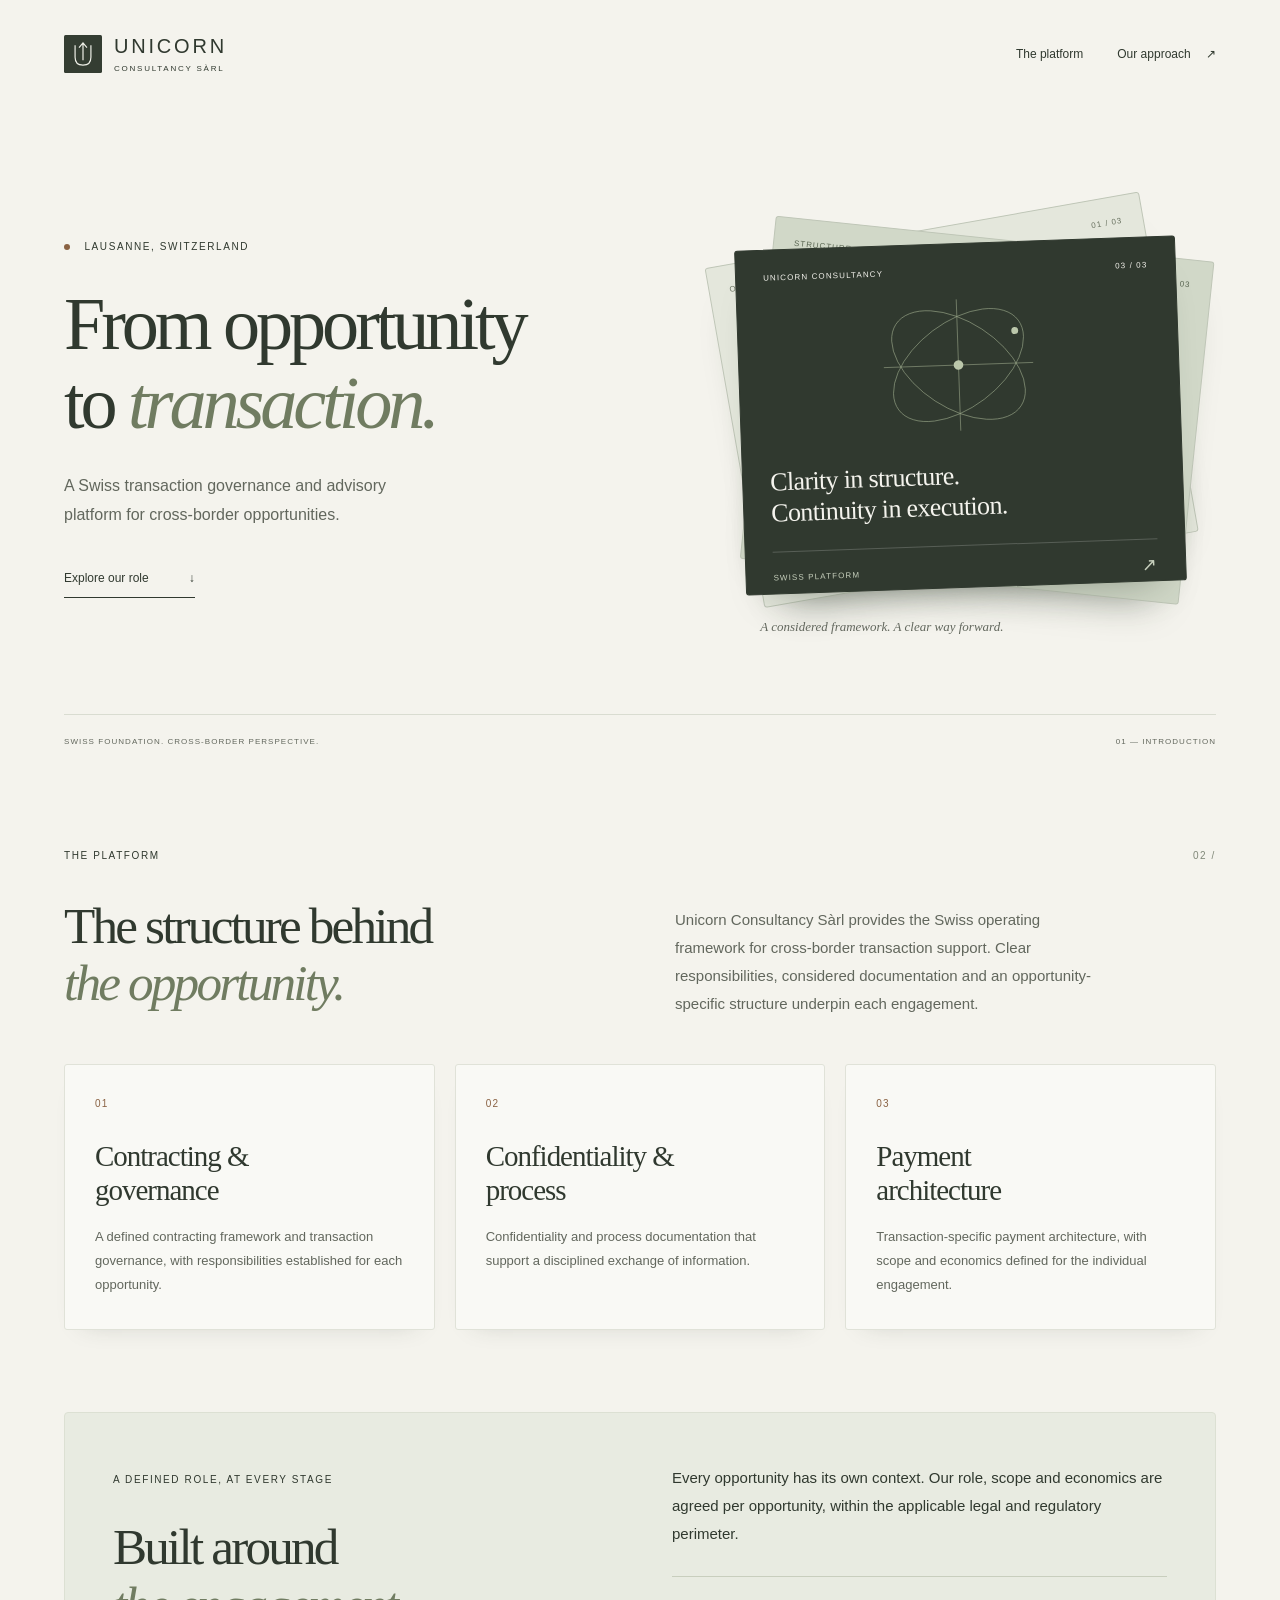
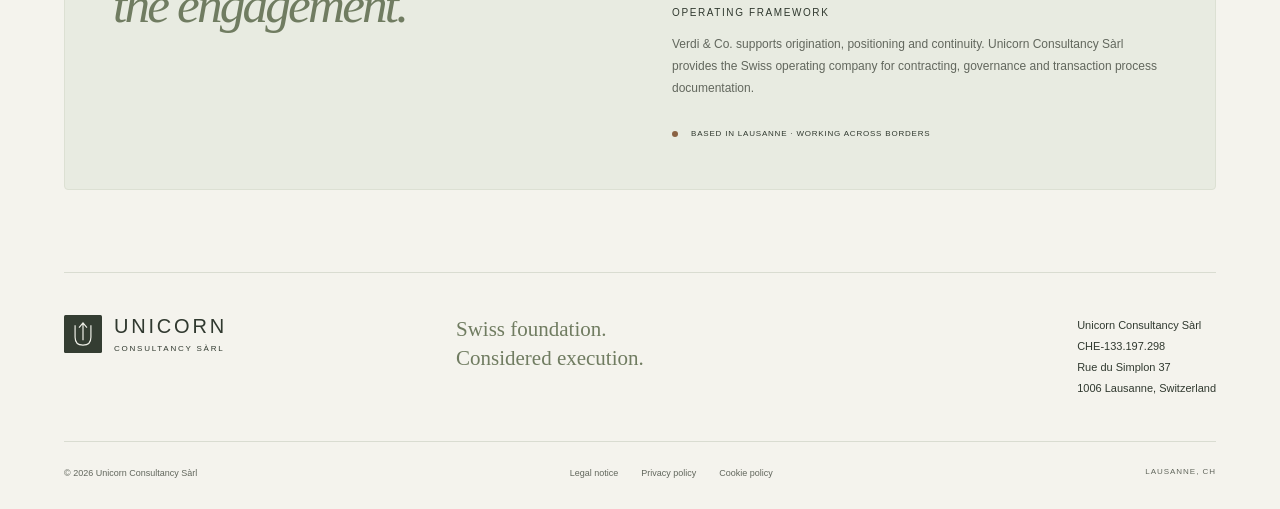
==== index.html @ 737daae9 "Build Unicorn Consultancy static advisory site" ====
<!doctype html>
<html lang="en">
<head>
  <meta charset="utf-8">
  <meta name="viewport" content="width=device-width, initial-scale=1">
  <meta name="description" content="Unicorn Consultancy Sàrl — a Swiss transaction governance and advisory platform supporting cross-border opportunities from Lausanne.">
  <meta name="theme-color" content="#343d32">
  <title>Unicorn Consultancy Sàrl — From opportunity to transaction</title>
  <link rel="icon" href="assets/mark.svg" type="image/svg+xml">
  <link rel="stylesheet" href="styles/main.css">
</head>
<body>
  <a class="skip-link" href="#main">Skip to content</a>
  <header class="site-header wrap">
    <a class="brand" href="./" aria-label="Unicorn Consultancy home"><img src="assets/mark.svg" width="38" height="38" alt=""><span>UNICORN<span class="brand-sub">CONSULTANCY SÀRL</span></span></a>
    <nav aria-label="Main navigation"><a href="#platform">The platform</a><a href="#approach">Our approach <span aria-hidden="true">↗</span></a></nav>
  </header>
  <main id="main">
    <section class="hero wrap" aria-labelledby="hero-title">
      <div class="hero-copy"><p class="eyebrow"><span class="status-dot"></span> LAUSANNE, SWITZERLAND</p><h1 id="hero-title">From opportunity<br>to <em>transaction.</em></h1><p class="hero-description">A Swiss transaction governance and advisory platform for cross-border opportunities.</p><a class="text-link" href="#platform">Explore our role <span aria-hidden="true">↓</span></a></div>
      <div class="presentation" aria-label="A considered path from opportunity through structure to execution">
        <div class="back-card" aria-hidden="true"><span>OPPORTUNITY</span><span>01 / 03</span></div>
        <div class="middle-card" aria-hidden="true"><span>STRUCTURE</span><span>02 / 03</span></div>
        <div class="front-card"><div class="card-top"><span>UNICORN CONSULTANCY</span><span>03 / 03</span></div><svg class="orbit" viewBox="0 0 300 240" fill="none" aria-hidden="true"><ellipse cx="150" cy="120" rx="108" ry="62" transform="rotate(-35 150 120)"/><ellipse cx="150" cy="120" rx="108" ry="62" transform="rotate(35 150 120)"/><path d="M42 120h216M150 25v190"/><circle cx="150" cy="120" r="7"/><circle cx="233" cy="73" r="5"/></svg><p>Clarity in structure.<br>Continuity in execution.</p><div class="card-bottom"><span>SWISS PLATFORM</span><span aria-hidden="true">↗</span></div></div>
        <span class="presentation-caption">A considered framework. A clear way forward.</span>
      </div>
      <div class="hero-bottom"><span>SWISS FOUNDATION. CROSS-BORDER PERSPECTIVE.</span><span>01 — INTRODUCTION</span></div>
    </section>
    <section id="platform" class="platform wrap" aria-labelledby="platform-title"><div class="section-heading"><p class="eyebrow">THE PLATFORM</p><p class="section-number">02 /</p></div><div class="platform-intro"><h2 id="platform-title">The structure behind<br><em>the opportunity.</em></h2><p>Unicorn Consultancy Sàrl provides the Swiss operating framework for cross-border transaction support. Clear responsibilities, considered documentation and an opportunity-specific structure underpin each engagement.</p></div><div class="role-grid"><article class="role-card"><span class="role-number">01</span><h3>Contracting &amp;<br> governance</h3><p>A defined contracting framework and transaction governance, with responsibilities established for each opportunity.</p></article><article class="role-card"><span class="role-number">02</span><h3>Confidentiality &amp;<br> process</h3><p>Confidentiality and process documentation that support a disciplined exchange of information.</p></article><article class="role-card"><span class="role-number">03</span><h3>Payment<br> architecture</h3><p>Transaction-specific payment architecture, with scope and economics defined for the individual engagement.</p></article></div></section>
    <section id="approach" class="approach wrap" aria-labelledby="approach-title"><div class="approach-card"><div><p class="eyebrow">A DEFINED ROLE, AT EVERY STAGE</p><h2 id="approach-title">Built around<br><em>the engagement.</em></h2></div><div class="approach-detail"><p>Every opportunity has its own context. Our role, scope and economics are agreed per opportunity, within the applicable legal and regulatory perimeter.</p><div class="relationship"><span class="eyebrow">OPERATING FRAMEWORK</span><p>Verdi &amp; Co. supports origination, positioning and continuity. Unicorn Consultancy Sàrl provides the Swiss operating company for contracting, governance and transaction process documentation.</p></div><span class="location"><span class="status-dot"></span> BASED IN LAUSANNE · WORKING ACROSS BORDERS</span></div></div></section>
  </main>
  <footer class="site-footer wrap"><div class="footer-top"><a class="brand" href="./"><img src="assets/mark.svg" width="38" height="38" alt=""><span>UNICORN<span class="brand-sub">CONSULTANCY SÀRL</span></span></a><p>Swiss foundation.<br>Considered execution.</p><address>Unicorn Consultancy Sàrl<br>CHE-133.197.298<br>Rue du Simplon 37<br>1006 Lausanne, Switzerland</address></div><div class="footer-bottom"><span>© 2026 Unicorn Consultancy Sàrl</span><nav aria-label="Legal navigation"><a href="legal-notice.html">Legal notice</a><a href="privacy-policy.html">Privacy policy</a><a href="cookie-policy.html">Cookie policy</a></nav><span>LAUSANNE, CH</span></div></footer>
</body>
</html>
---- styles/main.css ----
@charset "UTF-8";
:root{--paper:#f4f3ed;--ink:#30392f;--muted:#62675d;--line:#d9dcd1;--accent:#8a6243;--serif:Georgia,'Times New Roman',serif;--sans:Arial,Helvetica,sans-serif}
*{box-sizing:border-box}html{scroll-behavior:smooth;scroll-padding-top:36px}body{margin:0;background:var(--paper);color:var(--ink);font-family:var(--sans);-webkit-font-smoothing:antialiased}a{color:inherit;text-decoration:none}a:hover{text-decoration:underline;text-underline-offset:5px}a:focus-visible{outline:2px solid var(--accent);outline-offset:6px}::selection{background:#d5ddc8}.wrap{max-width:1320px;margin:0 auto;padding-left:64px;padding-right:64px}.skip-link{position:fixed;left:16px;top:-100px;background:var(--ink);color:white;padding:12px;z-index:10}.skip-link:focus{top:16px}.site-header{display:flex;align-items:center;justify-content:space-between;padding-top:35px;padding-bottom:30px}.brand{display:flex;align-items:center;gap:12px;font-size:20px;letter-spacing:.14em;font-weight:500}.brand-sub{display:block;font-size:8px;letter-spacing:.22em;margin-top:6px}.site-header nav{display:flex;gap:34px;font-size:12px}.site-header nav span{margin-left:12px}.hero{position:relative;display:grid;grid-template-columns:1.2fr 1fr;align-items:center;gap:38px;min-height:670px;padding-top:52px;padding-bottom:102px}.eyebrow,.section-number{font-size:10px;font-weight:500;letter-spacing:.16em;line-height:1.7}.status-dot{display:inline-block;width:6px;height:6px;border-radius:50%;background:var(--accent);margin-right:10px;vertical-align:middle}h1,h2{font-family:var(--serif);font-weight:400;letter-spacing:-.055em;margin:30px 0}h1{font-size:clamp(50px,5.8vw,79px);line-height:1.06}em{font-weight:400;color:#707c61}h2{font-size:clamp(38px,4vw,54px);line-height:1.12}.hero-description{max-width:365px;font-size:16px;line-height:1.8;color:var(--muted)}.text-link{display:inline-flex;gap:40px;margin-top:25px;border-bottom:1px solid var(--ink);padding-bottom:12px;font-size:12px}.presentation{position:relative;height:440px;margin-top:12px}.back-card,.middle-card,.front-card{position:absolute;border:1px solid #bfc6b7;border-radius:3px;width:87%;height:345px;left:6%;top:44px;box-shadow:0 26px 42px -28px #24322065}.back-card,.middle-card{display:flex;justify-content:space-between;font-size:8px;letter-spacing:.12em;padding:20px}.back-card{transform:rotate(-10deg) translate(-6px,-17px);background:#e4e7dc;color:#697260}.middle-card{transform:rotate(6deg) translate(16px,-7px);background:#d1d8c8;color:#5b6753}.front-card{background:var(--ink);color:#f4f3ed;padding:23px 27px;transform:rotate(-2deg);border-color:#30392f;transition:transform .5s ease,box-shadow .5s ease}.presentation:hover .front-card{transform:rotate(0deg) translateY(-8px);box-shadow:0 32px 50px -25px #24322075}.card-top,.card-bottom{display:flex;justify-content:space-between;align-items:center;font-size:8px;letter-spacing:.14em}.orbit{width:100%;height:166px;margin:6px 0;stroke:#a0ae8f;stroke-width:.8}.orbit circle{fill:#bbc7ab;stroke:none}.front-card p{font-family:var(--serif);font-size:26px;letter-spacing:-.025em;line-height:1.18;margin:3px 0 23px}.card-bottom{border-top:1px solid #ffffff30;padding-top:14px;color:#c7d0bd}.card-bottom span:last-child{font-size:18px}.presentation-caption{position:absolute;bottom:4px;left:10%;font-family:var(--serif);font-style:italic;font-size:13px;color:var(--muted)}.hero-bottom{position:absolute;bottom:27px;left:64px;right:64px;display:flex;justify-content:space-between;border-top:1px solid var(--line);padding-top:22px;font-size:8px;letter-spacing:.13em;color:var(--muted)}.platform{padding-top:64px;padding-bottom:72px}.section-heading{display:flex;justify-content:space-between}.section-number{color:#808879}.platform-intro{display:grid;grid-template-columns:1fr 1fr;gap:70px;align-items:center}.platform-intro h2{margin:23px 0 38px}.platform-intro>p{font-size:15px;line-height:1.85;color:var(--muted);max-width:430px}.role-grid{display:grid;grid-template-columns:repeat(3,1fr);gap:20px;margin-top:14px}.role-card{background:#f9f9f5;border:1px solid #e0e2d8;border-radius:3px;padding:28px 30px 32px;box-shadow:0 12px 24px -20px #30392f40}.role-number{font-size:10px;letter-spacing:.12em;color:var(--accent)}h3{font-family:var(--serif);font-size:29px;font-weight:400;letter-spacing:-.035em;line-height:1.18;margin:28px 0 18px}.role-card p{font-size:13px;line-height:1.85;color:var(--muted);margin:0}.approach{padding-top:10px;padding-bottom:82px}.approach-card{display:grid;grid-template-columns:1fr 1fr;gap:64px;background:#e8ebe1;border:1px solid #dce0d3;border-radius:4px;padding:48px}.approach-card h2{margin-bottom:10px}.approach-detail>p{font-size:15px;line-height:1.85;margin-top:3px}.relationship{border-top:1px solid #c8cebd;margin-top:28px;padding-top:25px}.relationship p{font-size:12px;line-height:1.85;color:var(--muted)}.location{display:block;font-size:8px;line-height:1.8;letter-spacing:.1em;margin-top:28px}.site-footer{padding-bottom:28px}.footer-top{display:grid;grid-template-columns:1fr 1fr 1fr;gap:24px;padding:42px 0;border-top:1px solid var(--line);align-items:start}.footer-top>p{font-family:var(--serif);font-size:21px;line-height:1.35;margin:0;color:#707c61}.footer-top address{font-style:normal;font-size:11px;line-height:1.9;justify-self:end}.footer-bottom{display:flex;justify-content:space-between;gap:20px;border-top:1px solid var(--line);padding-top:23px;font-size:9px;color:var(--muted);line-height:1.8}.footer-bottom nav{display:flex;gap:23px}.footer-bottom>span:last-child{font-size:8px;letter-spacing:.12em}.legal-main{max-width:900px;padding-top:65px;padding-bottom:80px;min-height:65vh}.legal-main h1{font-size:58px}.legal-main h2{font-family:var(--sans);font-size:17px;font-weight:500;letter-spacing:0;margin:32px 0 12px}.legal-main p,.legal-main address{font-size:15px;line-height:1.9;color:var(--muted);font-style:normal}.legal-main a{text-decoration:underline;text-underline-offset:4px}.legal-main .eyebrow{font-size:10px}.legal-main .back-link{display:inline-block;font-size:12px;margin-bottom:18px}
@media(min-width:1450px){.hero{min-height:710px}}@media(max-width:1000px){.wrap{padding-left:36px;padding-right:36px}.hero{gap:20px;min-height:620px}.hero-bottom{left:36px;right:36px}.front-card{padding:20px}.front-card p{font-size:24px}.platform-intro{gap:35px}.role-card{padding:24px}.approach-card{gap:35px;padding:35px}.brand{font-size:17px}.footer-bottom{flex-wrap:wrap}}@media(max-width:700px){.wrap{padding-left:24px;padding-right:24px}.site-header{padding-top:25px}.site-header nav{gap:18px;font-size:10px}.site-header nav a:first-child{display:none}.brand{font-size:16px;gap:9px}.brand img{width:30px;height:30px}.brand-sub{font-size:7px}.hero{display:block;padding-top:38px;padding-bottom:78px}.hero-copy h1{font-size:clamp(45px,10.5vw,68px)}.hero-description{font-size:15px;max-width:330px}.presentation{height:410px;max-width:400px;margin:36px auto 8px}.back-card,.middle-card,.front-card{height:320px;width:84%;left:8%}.orbit{height:148px}.presentation-caption{bottom:12px;font-size:12px}.hero-bottom{left:24px;right:24px;font-size:7px}.hero-bottom span:last-child{display:none}.platform{padding-top:38px;padding-bottom:44px}.platform-intro{display:block}.platform-intro h2{margin-bottom:24px}.platform-intro>p{margin-bottom:30px}.role-grid{grid-template-columns:1fr;gap:14px}.role-card{padding:24px 26px}.role-card h3{margin-top:19px}.role-card h3 br{display:none}.approach{padding-bottom:48px}.approach-card{grid-template-columns:1fr;gap:26px;padding:26px}.approach-card h2{font-size:40px}.footer-top{grid-template-columns:1fr 1fr;row-gap:28px;padding:32px 0}.footer-top>p{font-size:18px;text-align:right}.footer-top address{justify-self:start;grid-column:1/-1}.footer-bottom{display:block;font-size:10px}.footer-bottom nav{margin:18px 0;gap:18px;flex-wrap:wrap}.footer-bottom>span:last-child{display:none}.legal-main{padding-top:40px}.legal-main h1{font-size:43px}}
@media(prefers-reduced-motion:reduce){html{scroll-behavior:auto}.front-card{transition:none}.presentation:hover .front-card{transform:rotate(-2deg)}}
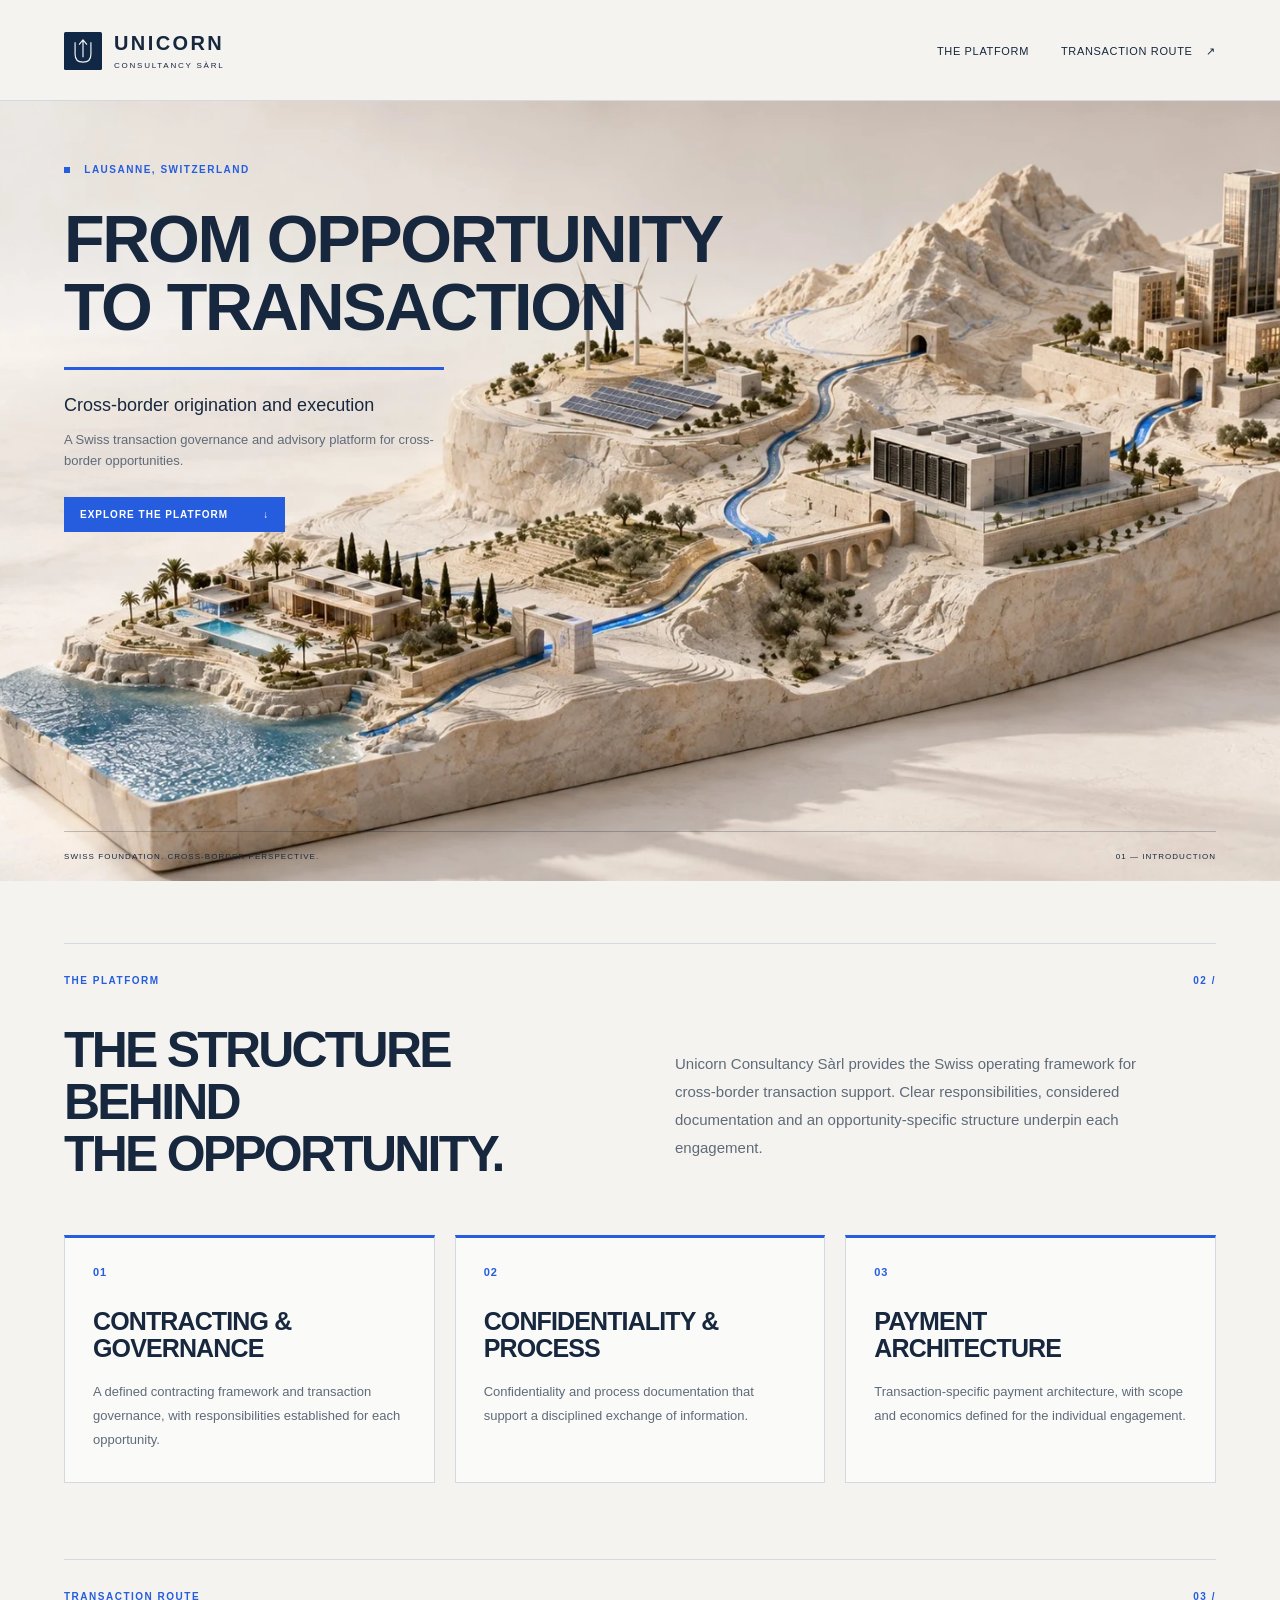
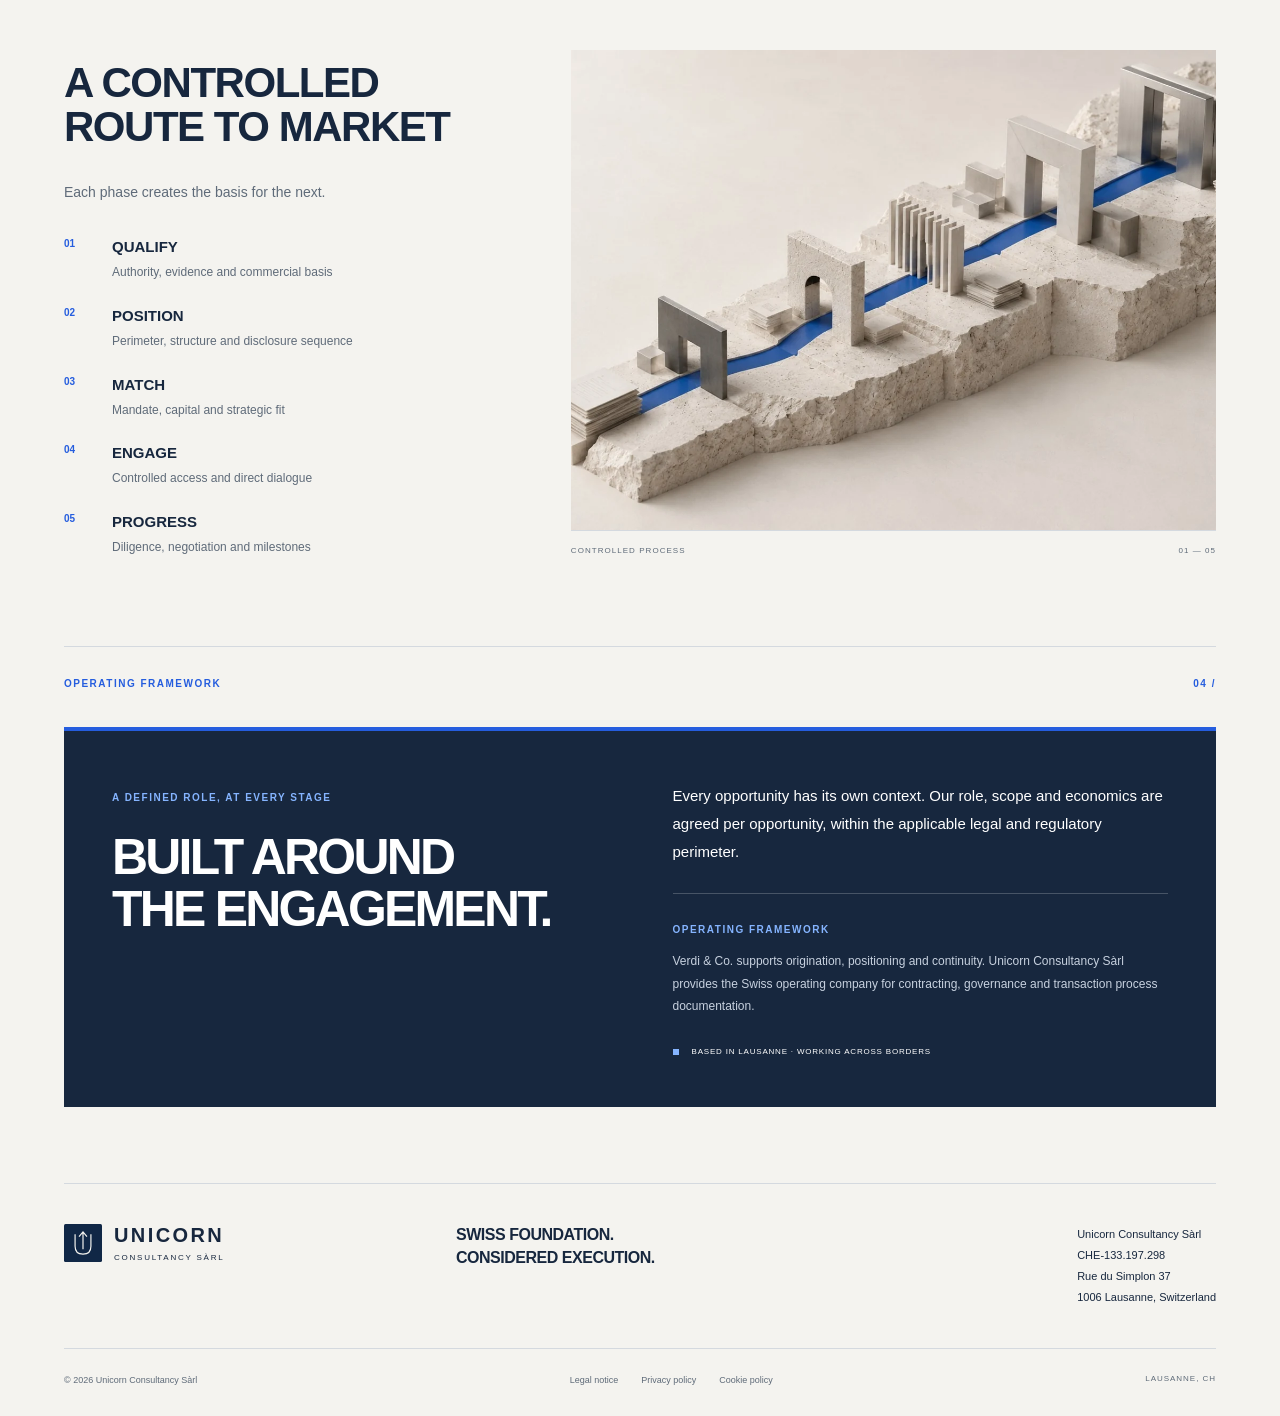
==== commit d0c481f8: "Align Unicorn site with partner presentation visuals" ====
--- a/index.html
+++ b/index.html
@@ -4,7 +4,7 @@
   <meta charset="utf-8">
   <meta name="viewport" content="width=device-width, initial-scale=1">
   <meta name="description" content="Unicorn Consultancy Sàrl — a Swiss transaction governance and advisory platform supporting cross-border opportunities from Lausanne.">
-  <meta name="theme-color" content="#343d32">
+  <meta name="theme-color" content="#102746">
   <title>Unicorn Consultancy Sàrl — From opportunity to transaction</title>
   <link rel="icon" href="assets/mark.svg" type="image/svg+xml">
   <link rel="stylesheet" href="styles/main.css">
@@ -13,21 +13,20 @@
   <a class="skip-link" href="#main">Skip to content</a>
   <header class="site-header wrap">
     <a class="brand" href="./" aria-label="Unicorn Consultancy home"><img src="assets/mark.svg" width="38" height="38" alt=""><span>UNICORN<span class="brand-sub">CONSULTANCY SÀRL</span></span></a>
-    <nav aria-label="Main navigation"><a href="#platform">The platform</a><a href="#approach">Our approach <span aria-hidden="true">↗</span></a></nav>
+    <nav aria-label="Main navigation"><a href="#platform">The platform</a><a href="#route">Transaction route <span aria-hidden="true">↗</span></a></nav>
   </header>
   <main id="main">
     <section class="hero wrap" aria-labelledby="hero-title">
-      <div class="hero-copy"><p class="eyebrow"><span class="status-dot"></span> LAUSANNE, SWITZERLAND</p><h1 id="hero-title">From opportunity<br>to <em>transaction.</em></h1><p class="hero-description">A Swiss transaction governance and advisory platform for cross-border opportunities.</p><a class="text-link" href="#platform">Explore our role <span aria-hidden="true">↓</span></a></div>
-      <div class="presentation" aria-label="A considered path from opportunity through structure to execution">
-        <div class="back-card" aria-hidden="true"><span>OPPORTUNITY</span><span>01 / 03</span></div>
-        <div class="middle-card" aria-hidden="true"><span>STRUCTURE</span><span>02 / 03</span></div>
-        <div class="front-card"><div class="card-top"><span>UNICORN CONSULTANCY</span><span>03 / 03</span></div><svg class="orbit" viewBox="0 0 300 240" fill="none" aria-hidden="true"><ellipse cx="150" cy="120" rx="108" ry="62" transform="rotate(-35 150 120)"/><ellipse cx="150" cy="120" rx="108" ry="62" transform="rotate(35 150 120)"/><path d="M42 120h216M150 25v190"/><circle cx="150" cy="120" r="7"/><circle cx="233" cy="73" r="5"/></svg><p>Clarity in structure.<br>Continuity in execution.</p><div class="card-bottom"><span>SWISS PLATFORM</span><span aria-hidden="true">↗</span></div></div>
-        <span class="presentation-caption">A considered framework. A clear way forward.</span>
-      </div>
+      <div class="hero-copy"><p class="eyebrow"><span class="status-dot"></span> LAUSANNE, SWITZERLAND</p><h1 id="hero-title">From opportunity<br>to transaction</h1><div class="hero-rule" aria-hidden="true"></div><p class="hero-kicker">Cross-border origination and execution</p><p class="hero-description">A Swiss transaction governance and advisory platform for cross-border opportunities.</p><a class="text-link" href="#platform">Explore the platform <span aria-hidden="true">↓</span></a></div>
+      <figure class="hero-visual"><img src="assets/deck/hero-terrain.webp" width="1600" height="900" fetchpriority="high" alt="Carved stone terrain connecting renewable energy, digital infrastructure and hospitality through a vivid blue route."></figure>
       <div class="hero-bottom"><span>SWISS FOUNDATION. CROSS-BORDER PERSPECTIVE.</span><span>01 — INTRODUCTION</span></div>
     </section>
     <section id="platform" class="platform wrap" aria-labelledby="platform-title"><div class="section-heading"><p class="eyebrow">THE PLATFORM</p><p class="section-number">02 /</p></div><div class="platform-intro"><h2 id="platform-title">The structure behind<br><em>the opportunity.</em></h2><p>Unicorn Consultancy Sàrl provides the Swiss operating framework for cross-border transaction support. Clear responsibilities, considered documentation and an opportunity-specific structure underpin each engagement.</p></div><div class="role-grid"><article class="role-card"><span class="role-number">01</span><h3>Contracting &amp;<br> governance</h3><p>A defined contracting framework and transaction governance, with responsibilities established for each opportunity.</p></article><article class="role-card"><span class="role-number">02</span><h3>Confidentiality &amp;<br> process</h3><p>Confidentiality and process documentation that support a disciplined exchange of information.</p></article><article class="role-card"><span class="role-number">03</span><h3>Payment<br> architecture</h3><p>Transaction-specific payment architecture, with scope and economics defined for the individual engagement.</p></article></div></section>
-    <section id="approach" class="approach wrap" aria-labelledby="approach-title"><div class="approach-card"><div><p class="eyebrow">A DEFINED ROLE, AT EVERY STAGE</p><h2 id="approach-title">Built around<br><em>the engagement.</em></h2></div><div class="approach-detail"><p>Every opportunity has its own context. Our role, scope and economics are agreed per opportunity, within the applicable legal and regulatory perimeter.</p><div class="relationship"><span class="eyebrow">OPERATING FRAMEWORK</span><p>Verdi &amp; Co. supports origination, positioning and continuity. Unicorn Consultancy Sàrl provides the Swiss operating company for contracting, governance and transaction process documentation.</p></div><span class="location"><span class="status-dot"></span> BASED IN LAUSANNE · WORKING ACROSS BORDERS</span></div></div></section>
+    <section id="route" class="route wrap" aria-labelledby="route-title">
+      <div class="section-heading"><p class="eyebrow">TRANSACTION ROUTE</p><p class="section-number">03 /</p></div>
+      <div class="route-layout"><div class="route-copy"><h2 id="route-title">A controlled<br>route to market</h2><p>Each phase creates the basis for the next.</p><ol class="route-stages"><li><span>01</span><div><strong>QUALIFY</strong><p>Authority, evidence and commercial basis</p></div></li><li><span>02</span><div><strong>POSITION</strong><p>Perimeter, structure and disclosure sequence</p></div></li><li><span>03</span><div><strong>MATCH</strong><p>Mandate, capital and strategic fit</p></div></li><li><span>04</span><div><strong>ENGAGE</strong><p>Controlled access and direct dialogue</p></div></li><li><span>05</span><div><strong>PROGRESS</strong><p>Diligence, negotiation and milestones</p></div></li></ol></div><figure class="route-visual"><img src="assets/deck/transaction-route.webp" width="1600" height="900" loading="lazy" alt="Five stone gateways along a continuous blue transaction route."><figcaption class="image-meta"><span>CONTROLLED PROCESS</span><span>01 — 05</span></figcaption></figure></div>
+    </section>
+    <section id="approach" class="approach wrap" aria-labelledby="approach-title"><div class="section-heading"><p class="eyebrow">OPERATING FRAMEWORK</p><p class="section-number">04 /</p></div><div class="approach-card"><div><p class="eyebrow">A DEFINED ROLE, AT EVERY STAGE</p><h2 id="approach-title">Built around<br><em>the engagement.</em></h2></div><div class="approach-detail"><p>Every opportunity has its own context. Our role, scope and economics are agreed per opportunity, within the applicable legal and regulatory perimeter.</p><div class="relationship"><span class="eyebrow">OPERATING FRAMEWORK</span><p>Verdi &amp; Co. supports origination, positioning and continuity. Unicorn Consultancy Sàrl provides the Swiss operating company for contracting, governance and transaction process documentation.</p></div><span class="location"><span class="status-dot"></span> BASED IN LAUSANNE · WORKING ACROSS BORDERS</span></div></div></section>
   </main>
   <footer class="site-footer wrap"><div class="footer-top"><a class="brand" href="./"><img src="assets/mark.svg" width="38" height="38" alt=""><span>UNICORN<span class="brand-sub">CONSULTANCY SÀRL</span></span></a><p>Swiss foundation.<br>Considered execution.</p><address>Unicorn Consultancy Sàrl<br>CHE-133.197.298<br>Rue du Simplon 37<br>1006 Lausanne, Switzerland</address></div><div class="footer-bottom"><span>© 2026 Unicorn Consultancy Sàrl</span><nav aria-label="Legal navigation"><a href="legal-notice.html">Legal notice</a><a href="privacy-policy.html">Privacy policy</a><a href="cookie-policy.html">Cookie policy</a></nav><span>LAUSANNE, CH</span></div></footer>
 </body>
--- a/styles/main.css
+++ b/styles/main.css
@@ -1,5 +1,9 @@
 @charset "UTF-8";
-:root{--paper:#f4f3ed;--ink:#30392f;--muted:#62675d;--line:#d9dcd1;--accent:#8a6243;--serif:Georgia,'Times New Roman',serif;--sans:Arial,Helvetica,sans-serif}
-*{box-sizing:border-box}html{scroll-behavior:smooth;scroll-padding-top:36px}body{margin:0;background:var(--paper);color:var(--ink);font-family:var(--sans);-webkit-font-smoothing:antialiased}a{color:inherit;text-decoration:none}a:hover{text-decoration:underline;text-underline-offset:5px}a:focus-visible{outline:2px solid var(--accent);outline-offset:6px}::selection{background:#d5ddc8}.wrap{max-width:1320px;margin:0 auto;padding-left:64px;padding-right:64px}.skip-link{position:fixed;left:16px;top:-100px;background:var(--ink);color:white;padding:12px;z-index:10}.skip-link:focus{top:16px}.site-header{display:flex;align-items:center;justify-content:space-between;padding-top:35px;padding-bottom:30px}.brand{display:flex;align-items:center;gap:12px;font-size:20px;letter-spacing:.14em;font-weight:500}.brand-sub{display:block;font-size:8px;letter-spacing:.22em;margin-top:6px}.site-header nav{display:flex;gap:34px;font-size:12px}.site-header nav span{margin-left:12px}.hero{position:relative;display:grid;grid-template-columns:1.2fr 1fr;align-items:center;gap:38px;min-height:670px;padding-top:52px;padding-bottom:102px}.eyebrow,.section-number{font-size:10px;font-weight:500;letter-spacing:.16em;line-height:1.7}.status-dot{display:inline-block;width:6px;height:6px;border-radius:50%;background:var(--accent);margin-right:10px;vertical-align:middle}h1,h2{font-family:var(--serif);font-weight:400;letter-spacing:-.055em;margin:30px 0}h1{font-size:clamp(50px,5.8vw,79px);line-height:1.06}em{font-weight:400;color:#707c61}h2{font-size:clamp(38px,4vw,54px);line-height:1.12}.hero-description{max-width:365px;font-size:16px;line-height:1.8;color:var(--muted)}.text-link{display:inline-flex;gap:40px;margin-top:25px;border-bottom:1px solid var(--ink);padding-bottom:12px;font-size:12px}.presentation{position:relative;height:440px;margin-top:12px}.back-card,.middle-card,.front-card{position:absolute;border:1px solid #bfc6b7;border-radius:3px;width:87%;height:345px;left:6%;top:44px;box-shadow:0 26px 42px -28px #24322065}.back-card,.middle-card{display:flex;justify-content:space-between;font-size:8px;letter-spacing:.12em;padding:20px}.back-card{transform:rotate(-10deg) translate(-6px,-17px);background:#e4e7dc;color:#697260}.middle-card{transform:rotate(6deg) translate(16px,-7px);background:#d1d8c8;color:#5b6753}.front-card{background:var(--ink);color:#f4f3ed;padding:23px 27px;transform:rotate(-2deg);border-color:#30392f;transition:transform .5s ease,box-shadow .5s ease}.presentation:hover .front-card{transform:rotate(0deg) translateY(-8px);box-shadow:0 32px 50px -25px #24322075}.card-top,.card-bottom{display:flex;justify-content:space-between;align-items:center;font-size:8px;letter-spacing:.14em}.orbit{width:100%;height:166px;margin:6px 0;stroke:#a0ae8f;stroke-width:.8}.orbit circle{fill:#bbc7ab;stroke:none}.front-card p{font-family:var(--serif);font-size:26px;letter-spacing:-.025em;line-height:1.18;margin:3px 0 23px}.card-bottom{border-top:1px solid #ffffff30;padding-top:14px;color:#c7d0bd}.card-bottom span:last-child{font-size:18px}.presentation-caption{position:absolute;bottom:4px;left:10%;font-family:var(--serif);font-style:italic;font-size:13px;color:var(--muted)}.hero-bottom{position:absolute;bottom:27px;left:64px;right:64px;display:flex;justify-content:space-between;border-top:1px solid var(--line);padding-top:22px;font-size:8px;letter-spacing:.13em;color:var(--muted)}.platform{padding-top:64px;padding-bottom:72px}.section-heading{display:flex;justify-content:space-between}.section-number{color:#808879}.platform-intro{display:grid;grid-template-columns:1fr 1fr;gap:70px;align-items:center}.platform-intro h2{margin:23px 0 38px}.platform-intro>p{font-size:15px;line-height:1.85;color:var(--muted);max-width:430px}.role-grid{display:grid;grid-template-columns:repeat(3,1fr);gap:20px;margin-top:14px}.role-card{background:#f9f9f5;border:1px solid #e0e2d8;border-radius:3px;padding:28px 30px 32px;box-shadow:0 12px 24px -20px #30392f40}.role-number{font-size:10px;letter-spacing:.12em;color:var(--accent)}h3{font-family:var(--serif);font-size:29px;font-weight:400;letter-spacing:-.035em;line-height:1.18;margin:28px 0 18px}.role-card p{font-size:13px;line-height:1.85;color:var(--muted);margin:0}.approach{padding-top:10px;padding-bottom:82px}.approach-card{display:grid;grid-template-columns:1fr 1fr;gap:64px;background:#e8ebe1;border:1px solid #dce0d3;border-radius:4px;padding:48px}.approach-card h2{margin-bottom:10px}.approach-detail>p{font-size:15px;line-height:1.85;margin-top:3px}.relationship{border-top:1px solid #c8cebd;margin-top:28px;padding-top:25px}.relationship p{font-size:12px;line-height:1.85;color:var(--muted)}.location{display:block;font-size:8px;line-height:1.8;letter-spacing:.1em;margin-top:28px}.site-footer{padding-bottom:28px}.footer-top{display:grid;grid-template-columns:1fr 1fr 1fr;gap:24px;padding:42px 0;border-top:1px solid var(--line);align-items:start}.footer-top>p{font-family:var(--serif);font-size:21px;line-height:1.35;margin:0;color:#707c61}.footer-top address{font-style:normal;font-size:11px;line-height:1.9;justify-self:end}.footer-bottom{display:flex;justify-content:space-between;gap:20px;border-top:1px solid var(--line);padding-top:23px;font-size:9px;color:var(--muted);line-height:1.8}.footer-bottom nav{display:flex;gap:23px}.footer-bottom>span:last-child{font-size:8px;letter-spacing:.12em}.legal-main{max-width:900px;padding-top:65px;padding-bottom:80px;min-height:65vh}.legal-main h1{font-size:58px}.legal-main h2{font-family:var(--sans);font-size:17px;font-weight:500;letter-spacing:0;margin:32px 0 12px}.legal-main p,.legal-main address{font-size:15px;line-height:1.9;color:var(--muted);font-style:normal}.legal-main a{text-decoration:underline;text-underline-offset:4px}.legal-main .eyebrow{font-size:10px}.legal-main .back-link{display:inline-block;font-size:12px;margin-bottom:18px}
-@media(min-width:1450px){.hero{min-height:710px}}@media(max-width:1000px){.wrap{padding-left:36px;padding-right:36px}.hero{gap:20px;min-height:620px}.hero-bottom{left:36px;right:36px}.front-card{padding:20px}.front-card p{font-size:24px}.platform-intro{gap:35px}.role-card{padding:24px}.approach-card{gap:35px;padding:35px}.brand{font-size:17px}.footer-bottom{flex-wrap:wrap}}@media(max-width:700px){.wrap{padding-left:24px;padding-right:24px}.site-header{padding-top:25px}.site-header nav{gap:18px;font-size:10px}.site-header nav a:first-child{display:none}.brand{font-size:16px;gap:9px}.brand img{width:30px;height:30px}.brand-sub{font-size:7px}.hero{display:block;padding-top:38px;padding-bottom:78px}.hero-copy h1{font-size:clamp(45px,10.5vw,68px)}.hero-description{font-size:15px;max-width:330px}.presentation{height:410px;max-width:400px;margin:36px auto 8px}.back-card,.middle-card,.front-card{height:320px;width:84%;left:8%}.orbit{height:148px}.presentation-caption{bottom:12px;font-size:12px}.hero-bottom{left:24px;right:24px;font-size:7px}.hero-bottom span:last-child{display:none}.platform{padding-top:38px;padding-bottom:44px}.platform-intro{display:block}.platform-intro h2{margin-bottom:24px}.platform-intro>p{margin-bottom:30px}.role-grid{grid-template-columns:1fr;gap:14px}.role-card{padding:24px 26px}.role-card h3{margin-top:19px}.role-card h3 br{display:none}.approach{padding-bottom:48px}.approach-card{grid-template-columns:1fr;gap:26px;padding:26px}.approach-card h2{font-size:40px}.footer-top{grid-template-columns:1fr 1fr;row-gap:28px;padding:32px 0}.footer-top>p{font-size:18px;text-align:right}.footer-top address{justify-self:start;grid-column:1/-1}.footer-bottom{display:block;font-size:10px}.footer-bottom nav{margin:18px 0;gap:18px;flex-wrap:wrap}.footer-bottom>span:last-child{display:none}.legal-main{padding-top:40px}.legal-main h1{font-size:43px}}
-@media(prefers-reduced-motion:reduce){html{scroll-behavior:auto}.front-card{transition:none}.presentation:hover .front-card{transform:rotate(-2deg)}}
+:root{--paper:#f4f3ef;--ink:#17273e;--muted:#5f6b79;--line:#d4d9df;--accent:#255dde;--sans:Arial,Helvetica,sans-serif;--heading:'Arial Narrow','Helvetica Neue',Arial,sans-serif}
+*{box-sizing:border-box}html{scroll-behavior:smooth;scroll-padding-top:32px}body{margin:0;background:var(--paper);color:var(--ink);font-family:var(--sans);-webkit-font-smoothing:antialiased}a{color:inherit;text-decoration:none}a:hover{color:var(--accent)}a:focus-visible{outline:2px solid var(--accent);outline-offset:6px}::selection{background:#0062ff;color:#fff}.wrap{max-width:1440px;margin:auto;padding-left:64px;padding-right:64px}.skip-link{position:fixed;top:-100px;left:16px;padding:12px;background:var(--ink);color:#fff;z-index:10}.skip-link:focus{top:16px}.site-header{display:flex;justify-content:space-between;align-items:center;padding-top:32px;padding-bottom:30px;border-bottom:1px solid var(--line)}.brand{display:flex;align-items:center;gap:12px;font-size:20px;font-weight:700;letter-spacing:.12em}.brand-sub{display:block;font-size:8px;font-weight:500;letter-spacing:.22em;margin-top:6px}.site-header nav{display:flex;gap:32px;font-size:11px;text-transform:uppercase;letter-spacing:.06em}.site-header nav span{margin-left:10px}.hero{position:relative;display:grid;grid-template-columns:1.12fr 1fr;align-items:center;gap:16px;min-height:720px;padding-top:54px;padding-bottom:104px}.eyebrow,.section-number{font-size:10px;font-weight:700;letter-spacing:.15em;line-height:1.7;color:var(--accent)}.status-dot{display:inline-block;width:6px;height:6px;background:var(--accent);margin-right:10px;vertical-align:middle}h1,h2,h3{font-family:var(--heading);font-weight:800;text-transform:uppercase;font-stretch:condensed;letter-spacing:-.055em}h1{font-size:clamp(52px,5.7vw,82px);line-height:.98;margin:28px 0 25px}h2{font-size:clamp(34px,3.9vw,54px);line-height:1.04;margin:26px 0 32px}h3{font-size:25px;line-height:1.08;margin:28px 0 18px;letter-spacing:-.035em}em{font-style:normal;font-weight:inherit;color:inherit}.hero-rule{height:4px;width:125px;background:var(--accent);margin:25px 0}.hero-kicker{font-size:11px;font-weight:700;letter-spacing:.12em;text-transform:uppercase}.hero-description{font-size:16px;line-height:1.7;max-width:380px;color:var(--muted)}.text-link{display:inline-flex;align-items:center;justify-content:space-between;gap:35px;background:var(--accent);color:#fff;padding:16px 20px;margin-top:24px;font-size:10px;font-weight:700;letter-spacing:.1em;text-transform:uppercase}.text-link:hover{background:var(--ink);color:#fff}.hero-visual{margin:0;min-width:0;position:relative;min-height:480px}.hero-visual img{display:block;width:100%;height:480px;object-fit:contain}.image-meta{display:flex;justify-content:space-between;padding-top:15px;border-top:1px solid var(--line);font-size:8px;letter-spacing:.13em;color:var(--muted)}.hero-bottom{position:absolute;bottom:28px;left:64px;right:64px;display:flex;justify-content:space-between;border-top:1px solid var(--line);padding-top:20px;font-size:8px;letter-spacing:.13em;color:var(--muted)}.platform{padding-top:62px;padding-bottom:76px}.section-heading{display:flex;justify-content:space-between;border-top:1px solid var(--line);padding-top:18px}.platform-intro{display:grid;grid-template-columns:1fr 1fr;gap:70px;align-items:center}.platform-intro>p{font-size:15px;line-height:1.85;max-width:470px;color:var(--muted)}.role-grid{display:grid;grid-template-columns:repeat(3,1fr);gap:20px;margin-top:22px}.role-card{padding:24px 28px 30px;border:1px solid var(--line);border-top:3px solid var(--accent);background:#fafaf8}.role-number{font-size:11px;color:var(--accent);font-weight:700;letter-spacing:.08em}.role-card p{font-size:13px;line-height:1.85;color:var(--muted);margin:0}.route{padding-bottom:76px}.route-layout{display:grid;grid-template-columns:1fr 1fr;gap:70px;align-items:center;margin-top:20px}.route-visual{margin:0;min-height:380px}.route-visual img{width:100%;height:380px;object-fit:contain;display:block}.route-copy>p{font-size:14px;line-height:1.85;color:var(--muted)}.route-stages{list-style:none;padding:0;margin:32px 0 0;border-top:1px solid var(--line)}.route-stages li{display:grid;grid-template-columns:32px 1fr;gap:16px;padding:16px 0;border-bottom:1px solid var(--line);font-size:12px}.route-stages span{color:var(--accent);font-size:10px;font-weight:700}.route-stages strong{font-weight:500}.approach{padding-bottom:76px}.approach-card{display:grid;grid-template-columns:1fr 1fr;gap:65px;padding:48px;background:var(--ink);color:#fff;border-top:4px solid var(--accent)}.approach-card h2{margin-bottom:10px}.approach-card .eyebrow{color:#85b4ff}.approach-detail>p{font-size:15px;line-height:1.85;margin-top:3px}.relationship{border-top:1px solid #ffffff35;padding-top:25px;margin-top:28px}.relationship p{font-size:12px;line-height:1.85;color:#c7d1df}.location{display:block;font-size:8px;line-height:1.8;letter-spacing:.1em;margin-top:28px}.location .status-dot{background:#85b4ff}.site-footer{padding-bottom:28px}.footer-top{display:grid;grid-template-columns:1fr 1fr 1fr;gap:24px;align-items:start;border-top:1px solid var(--line);padding:40px 0}.footer-top>p{font-size:16px;text-transform:uppercase;font-weight:700;line-height:1.4;letter-spacing:-.03em;margin:0}.footer-top address{font-size:11px;font-style:normal;line-height:1.9;justify-self:end}.footer-bottom{display:flex;justify-content:space-between;gap:20px;border-top:1px solid var(--line);padding-top:23px;font-size:9px;color:var(--muted);line-height:1.8}.footer-bottom nav{display:flex;gap:23px}.footer-bottom>span:last-child{font-size:8px;letter-spacing:.12em}.legal-main{max-width:900px;padding-top:65px;padding-bottom:80px;min-height:65vh}.legal-main h1{font-size:56px}.legal-main h2{font-family:var(--sans);font-size:17px;letter-spacing:0;font-weight:700;margin:32px 0 12px;text-transform:none}.legal-main p,.legal-main address{font-size:15px;line-height:1.9;color:var(--muted);font-style:normal}.legal-main a{text-decoration:underline;text-underline-offset:4px}.legal-main .eyebrow{font-size:10px}
+@media(max-width:1100px){.wrap{padding-left:36px;padding-right:36px}.hero{min-height:650px}.hero-bottom{left:36px;right:36px}.hero-visual,.hero-visual img{min-height:360px;height:360px}.platform-intro,.route-layout{gap:35px}.role-card{padding:24px}.approach-card{padding:35px;gap:35px}.brand{font-size:17px}.footer-bottom{flex-wrap:wrap}}
+@media(max-width:700px){.wrap{padding-left:24px;padding-right:24px}.site-header{padding-top:25px;padding-bottom:24px}.brand{font-size:16px;gap:9px}.brand img{width:30px;height:30px}.brand-sub{font-size:7px}.site-header nav{font-size:9px}.site-header nav a:first-child{display:none}.hero{display:block;padding-top:36px;padding-bottom:80px}.hero h1{font-size:clamp(44px,11.5vw,70px)}.hero-description{font-size:15px}.hero-visual{margin:30px -8px 0;min-height:300px}.hero-visual img{height:300px;min-height:0}.image-meta{margin:0 8px;font-size:7px}.hero-bottom{left:24px;right:24px;font-size:7px}.hero-bottom span:last-child{display:none}.platform{padding-top:32px;padding-bottom:48px}.platform-intro{display:block}.platform-intro>p{margin-bottom:28px}.role-grid{grid-template-columns:1fr;gap:14px}.role-card{padding:24px}.role-card h3{margin-top:22px}.role-card h3 br{display:none}.route{padding-bottom:48px}.route-layout{display:flex;flex-direction:column-reverse;gap:20px;align-items:stretch}.route-visual{min-height:280px}.route-visual img{height:280px}.route-copy h2{font-size:38px}.approach{padding-bottom:48px}.approach-card{grid-template-columns:1fr;gap:26px;padding:26px}.approach-card h2{font-size:36px}.footer-top{grid-template-columns:1fr 1fr;row-gap:28px;padding:32px 0}.footer-top>p{font-size:13px;text-align:right}.footer-top address{justify-self:start;grid-column:1/-1}.footer-bottom{display:block;font-size:10px}.footer-bottom nav{margin:18px 0;gap:18px;flex-wrap:wrap}.footer-bottom>span:last-child{display:none}.legal-main{padding-top:40px}.legal-main h1{font-size:40px;overflow-wrap:anywhere}}
+@media(prefers-reduced-motion:reduce){html{scroll-behavior:auto}}/* Reference composition: presentation cover and transaction-route slides. */
+.hero{display:block;min-height:780px;padding-top:60px;background:#e8e2d9;overflow:hidden}.hero-copy{position:relative;z-index:2;max-width:760px}.hero h1{font-family:Arial,Helvetica,sans-serif;font-size:clamp(50px,5.2vw,74px);letter-spacing:-.035em;line-height:1.02}.hero-visual{position:absolute;inset:0;margin:0;min-height:0;z-index:0}.hero-visual img{width:100%;height:100%;min-height:0;object-fit:cover;object-position:center}.hero-copy .eyebrow{margin-top:0}.hero-rule{width:380px;max-width:75%;height:3px}.hero-kicker{font-size:18px;letter-spacing:0;text-transform:none;font-weight:400;margin-bottom:12px}.hero-description{max-width:370px;font-size:13px;line-height:1.65}.hero .text-link{padding:12px 16px;margin-top:12px}.hero-bottom{z-index:2;bottom:20px;border-color:#17273e40;color:var(--ink)}.route-layout{grid-template-columns:.85fr 1.15fr;gap:30px}.route-copy h2{font-size:42px;letter-spacing:-.035em}.route-visual{min-height:480px}.route-visual img{height:480px;object-fit:cover;object-position:65% center}.route-stages{border:0;margin-top:20px}.route-stages li{border:0;padding:12px 0}.route-stages strong{font-size:15px;font-weight:700}.route-stages p{font-size:12px;line-height:1.65;color:var(--muted);margin:8px 0 0}.approach .section-heading{margin-bottom:25px}
+@media(max-width:1100px) and (min-width:701px){.hero{min-height:680px;padding-top:42px}.hero h1{font-size:58px}.hero-copy{max-width:660px}.hero-visual img{object-position:58% center}.hero-description{max-width:330px}.route-copy h2{font-size:34px}}
+@media(max-width:700px){.hero{min-height:0;padding-top:32px;padding-bottom:0;background:var(--paper);overflow:visible}.hero-copy{max-width:none}.hero h1{font-size:clamp(38px,10vw,68px);line-height:1.02}.hero-kicker{font-size:15px;line-height:1.5}.hero-description{font-size:13px;max-width:330px}.hero-visual{position:relative;inset:auto;margin:28px -24px 0;height:auto;aspect-ratio:16/10}.hero-visual img{height:100%;object-fit:cover;object-position:65% center}.hero-bottom{position:static;padding:20px 0;border-top:0;font-size:7px}.route-layout{display:flex;flex-direction:column;gap:24px}.route-copy h2{font-size:36px}.route-visual{min-height:0}.route-visual img{height:auto;aspect-ratio:4/3;object-position:68% center}.route-stages li{padding:10px 0}.route-stages p{margin-top:5px}.hero-rule{width:210px}}
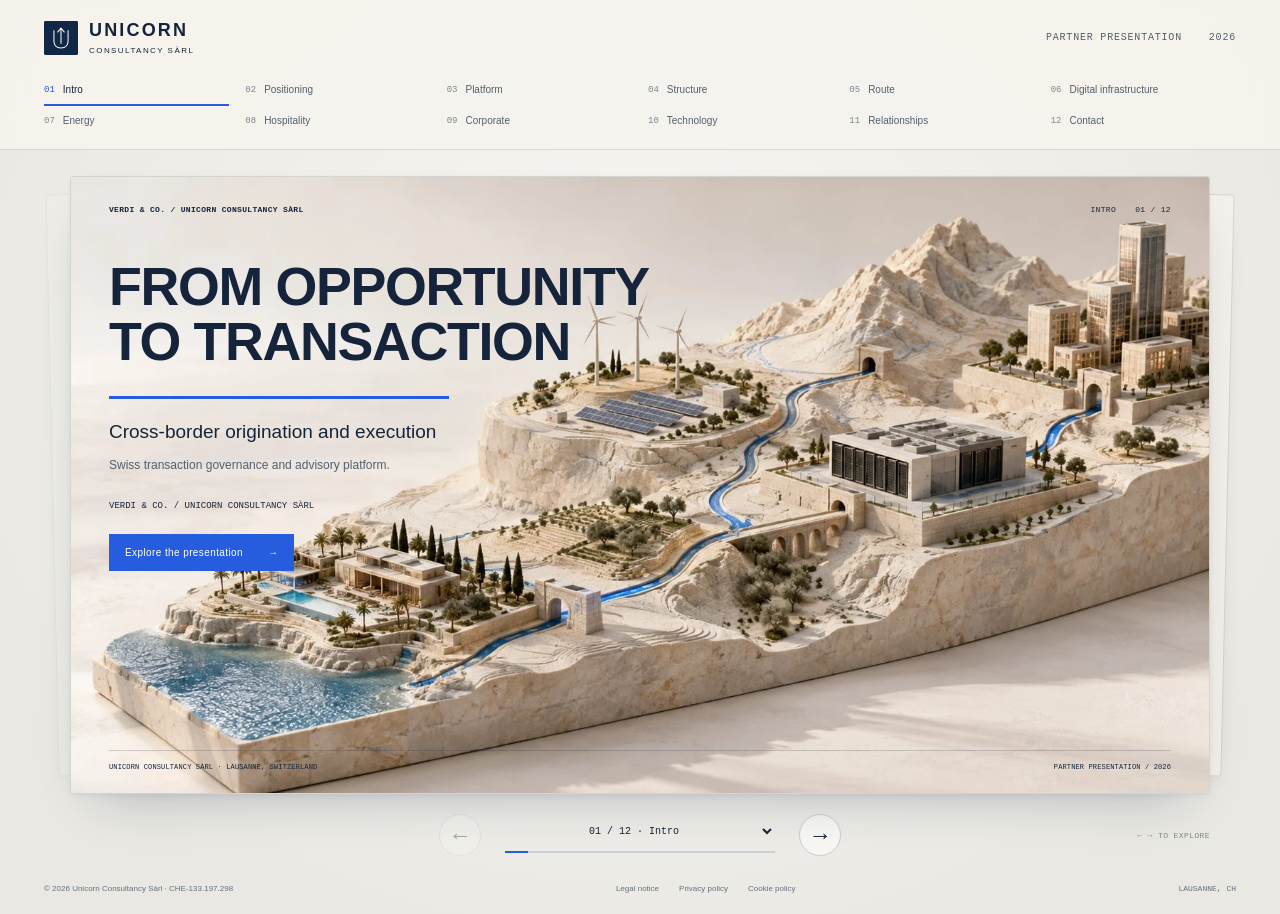
==== commit 838a8dcb: "Build complete twelve-slide interactive partner presentation" ====
--- a/index.html
+++ b/index.html
@@ -1,33 +1,15 @@
 <!doctype html>
-<html lang="en">
-<head>
-  <meta charset="utf-8">
-  <meta name="viewport" content="width=device-width, initial-scale=1">
-  <meta name="description" content="Unicorn Consultancy Sàrl — a Swiss transaction governance and advisory platform supporting cross-border opportunities from Lausanne.">
-  <meta name="theme-color" content="#102746">
-  <title>Unicorn Consultancy Sàrl — From opportunity to transaction</title>
-  <link rel="icon" href="assets/mark.svg" type="image/svg+xml">
-  <link rel="stylesheet" href="styles/main.css">
-</head>
-<body>
-  <a class="skip-link" href="#main">Skip to content</a>
-  <header class="site-header wrap">
-    <a class="brand" href="./" aria-label="Unicorn Consultancy home"><img src="assets/mark.svg" width="38" height="38" alt=""><span>UNICORN<span class="brand-sub">CONSULTANCY SÀRL</span></span></a>
-    <nav aria-label="Main navigation"><a href="#platform">The platform</a><a href="#route">Transaction route <span aria-hidden="true">↗</span></a></nav>
-  </header>
-  <main id="main">
-    <section class="hero wrap" aria-labelledby="hero-title">
-      <div class="hero-copy"><p class="eyebrow"><span class="status-dot"></span> LAUSANNE, SWITZERLAND</p><h1 id="hero-title">From opportunity<br>to transaction</h1><div class="hero-rule" aria-hidden="true"></div><p class="hero-kicker">Cross-border origination and execution</p><p class="hero-description">A Swiss transaction governance and advisory platform for cross-border opportunities.</p><a class="text-link" href="#platform">Explore the platform <span aria-hidden="true">↓</span></a></div>
-      <figure class="hero-visual"><img src="assets/deck/hero-terrain.webp" width="1600" height="900" fetchpriority="high" alt="Carved stone terrain connecting renewable energy, digital infrastructure and hospitality through a vivid blue route."></figure>
-      <div class="hero-bottom"><span>SWISS FOUNDATION. CROSS-BORDER PERSPECTIVE.</span><span>01 — INTRODUCTION</span></div>
-    </section>
-    <section id="platform" class="platform wrap" aria-labelledby="platform-title"><div class="section-heading"><p class="eyebrow">THE PLATFORM</p><p class="section-number">02 /</p></div><div class="platform-intro"><h2 id="platform-title">The structure behind<br><em>the opportunity.</em></h2><p>Unicorn Consultancy Sàrl provides the Swiss operating framework for cross-border transaction support. Clear responsibilities, considered documentation and an opportunity-specific structure underpin each engagement.</p></div><div class="role-grid"><article class="role-card"><span class="role-number">01</span><h3>Contracting &amp;<br> governance</h3><p>A defined contracting framework and transaction governance, with responsibilities established for each opportunity.</p></article><article class="role-card"><span class="role-number">02</span><h3>Confidentiality &amp;<br> process</h3><p>Confidentiality and process documentation that support a disciplined exchange of information.</p></article><article class="role-card"><span class="role-number">03</span><h3>Payment<br> architecture</h3><p>Transaction-specific payment architecture, with scope and economics defined for the individual engagement.</p></article></div></section>
-    <section id="route" class="route wrap" aria-labelledby="route-title">
-      <div class="section-heading"><p class="eyebrow">TRANSACTION ROUTE</p><p class="section-number">03 /</p></div>
-      <div class="route-layout"><div class="route-copy"><h2 id="route-title">A controlled<br>route to market</h2><p>Each phase creates the basis for the next.</p><ol class="route-stages"><li><span>01</span><div><strong>QUALIFY</strong><p>Authority, evidence and commercial basis</p></div></li><li><span>02</span><div><strong>POSITION</strong><p>Perimeter, structure and disclosure sequence</p></div></li><li><span>03</span><div><strong>MATCH</strong><p>Mandate, capital and strategic fit</p></div></li><li><span>04</span><div><strong>ENGAGE</strong><p>Controlled access and direct dialogue</p></div></li><li><span>05</span><div><strong>PROGRESS</strong><p>Diligence, negotiation and milestones</p></div></li></ol></div><figure class="route-visual"><img src="assets/deck/transaction-route.webp" width="1600" height="900" loading="lazy" alt="Five stone gateways along a continuous blue transaction route."><figcaption class="image-meta"><span>CONTROLLED PROCESS</span><span>01 — 05</span></figcaption></figure></div>
-    </section>
-    <section id="approach" class="approach wrap" aria-labelledby="approach-title"><div class="section-heading"><p class="eyebrow">OPERATING FRAMEWORK</p><p class="section-number">04 /</p></div><div class="approach-card"><div><p class="eyebrow">A DEFINED ROLE, AT EVERY STAGE</p><h2 id="approach-title">Built around<br><em>the engagement.</em></h2></div><div class="approach-detail"><p>Every opportunity has its own context. Our role, scope and economics are agreed per opportunity, within the applicable legal and regulatory perimeter.</p><div class="relationship"><span class="eyebrow">OPERATING FRAMEWORK</span><p>Verdi &amp; Co. supports origination, positioning and continuity. Unicorn Consultancy Sàrl provides the Swiss operating company for contracting, governance and transaction process documentation.</p></div><span class="location"><span class="status-dot"></span> BASED IN LAUSANNE · WORKING ACROSS BORDERS</span></div></div></section>
-  </main>
-  <footer class="site-footer wrap"><div class="footer-top"><a class="brand" href="./"><img src="assets/mark.svg" width="38" height="38" alt=""><span>UNICORN<span class="brand-sub">CONSULTANCY SÀRL</span></span></a><p>Swiss foundation.<br>Considered execution.</p><address>Unicorn Consultancy Sàrl<br>CHE-133.197.298<br>Rue du Simplon 37<br>1006 Lausanne, Switzerland</address></div><div class="footer-bottom"><span>© 2026 Unicorn Consultancy Sàrl</span><nav aria-label="Legal navigation"><a href="legal-notice.html">Legal notice</a><a href="privacy-policy.html">Privacy policy</a><a href="cookie-policy.html">Cookie policy</a></nav><span>LAUSANNE, CH</span></div></footer>
-</body>
-</html>
+<html lang="en"><head><meta charset="utf-8"><meta name="viewport" content="width=device-width,initial-scale=1"><meta name="description" content="Verdi & Co. / Unicorn Consultancy Sàrl — a twelve-part presentation on cross-border origination, transaction governance and execution."><meta name="theme-color" content="#15243a"><title>Unicorn Consultancy Sàrl — Partner presentation</title><link rel="icon" href="assets/mark.svg" type="image/svg+xml"><link rel="stylesheet" href="styles/main.css"><script src="scripts/main.js" defer></script></head>
+<body class="presentation-page"><a class="skip-link" href="#main">Skip to presentation</a><header class="presentation-header"><div class="header-inner"><a class="brand" href="#slide-01" aria-label="Unicorn Consultancy Sàrl — first slide"><img src="assets/mark.svg" width="34" height="34" alt=""><span>UNICORN<span class="brand-sub">CONSULTANCY SÀRL</span></span></a><span class="header-meta">PARTNER PRESENTATION <b>2026</b></span><button id="menu-toggle" class="menu-toggle" aria-controls="slide-menu" aria-expanded="false">Slides <span aria-hidden="true">☰</span></button></div><nav id="slide-menu" class="slide-menu" aria-label="Presentation sections"><button data-slide="1" aria-current="step"><span>01</span>Intro</button><button data-slide="2" ><span>02</span>Positioning</button><button data-slide="3" ><span>03</span>Platform</button><button data-slide="4" ><span>04</span>Structure</button><button data-slide="5" ><span>05</span>Route</button><button data-slide="6" ><span>06</span>Digital infrastructure</button><button data-slide="7" ><span>07</span>Energy</button><button data-slide="8" ><span>08</span>Hospitality</button><button data-slide="9" ><span>09</span>Corporate</button><button data-slide="10" ><span>10</span>Technology</button><button data-slide="11" ><span>11</span>Relationships</button><button data-slide="12" ><span>12</span>Contact</button></nav></header>
+<main id="main" class="presentation-main"><div class="deck-stage" id="deck-stage" role="region" aria-roledescription="carousel" aria-label="Partner presentation"><span class="sheet-hint hint-left" aria-hidden="true"></span><span class="sheet-hint hint-right" aria-hidden="true"></span><div id="slides" class="slides"><article id="slide-01" class="slide cover" role="group" aria-roledescription="slide" aria-label="1 of 12: Intro" ><div class="slide-meta"><span>VERDI &amp; CO. / UNICORN CONSULTANCY SÀRL</span><span>INTRO <b>01 / 12</b></span></div><div class="slide-content"><div class="cover-copy"><h1 tabindex="-1">FROM OPPORTUNITY<br>TO TRANSACTION</h1><div class="blue-rule" aria-hidden="true"></div><p class="lead">Cross-border origination and execution</p><p class="intro-platform">Swiss transaction governance and advisory platform.</p><p class="cover-identity">VERDI &amp; CO. / UNICORN CONSULTANCY SÀRL</p><button class="start-button" data-slide="2">Explore the presentation <span aria-hidden="true">→</span></button></div><figure class="slide-image cover-art"><img src="assets/deck/hero-terrain.webp" alt="Carved stone terrain linking renewable energy, digital infrastructure and hospitality along a blue route." loading="lazy" decoding="async"></figure></div><div class="sheet-footer"><span>UNICORN CONSULTANCY SÀRL · LAUSANNE, SWITZERLAND</span><span>PARTNER PRESENTATION / 2026</span></div></article>
+<article id="slide-02" class="slide " role="group" aria-roledescription="slide" aria-label="2 of 12: Positioning" hidden><div class="slide-meta"><span>VERDI &amp; CO. / UNICORN CONSULTANCY SÀRL</span><span>POSITIONING <b>02 / 12</b></span></div><div class="slide-content"><div class="position-layout"><div><h1 tabindex="-1">MOST OF THE WORK<br>HAPPENS BEFORE<br>A COUNTERPARTY<br>ENTERS THE ROOM</h1><div class="blue-rule" aria-hidden="true"></div><p class="lead position-copy">We establish the commercial basis, identify the relevant organisations and remain involved as information, structure and negotiating positions evolve.</p><p class="keyword-line">Authority / Positioning / Counterparty fit / Process continuity</p></div><aside class="position-aside"><span class="eyebrow">A TRANSACTION PARTNER</span><p>For opportunities that require judgement before distribution.</p><span class="aside-line" aria-hidden="true"></span></aside></div></div><div class="sheet-footer"><span>UNICORN CONSULTANCY SÀRL · LAUSANNE, SWITZERLAND</span><span>PARTNER PRESENTATION / 2026</span></div></article>
+<article id="slide-03" class="slide " role="group" aria-roledescription="slide" aria-label="3 of 12: Platform" hidden><div class="slide-meta"><span>VERDI &amp; CO. / UNICORN CONSULTANCY SÀRL</span><span>PLATFORM <b>03 / 12</b></span></div><div class="slide-content"><h1 tabindex="-1">PLATFORM AT A GLANCE</h1><div class="blue-rule" aria-hidden="true"></div><p class="lead">Senior-led. International. Commercially focused.</p><div class="metrics"><div><strong>10<span>+</span></strong><h2>Years of experience</h2><p>Cross-border commercial and advisory work</p></div><div><strong>10<span>+</span></strong><h2>Markets</h2><p>Europe, LATAM, the United States and selected MEA and APAC</p></div><div><strong>$250M<span>+</span></strong><h2>Assets under advisory</h2><p>Public Verdi &amp; Co. profile metric; not completed transaction volume</p></div></div><div class="sector-block"><p class="eyebrow">SECTOR FOCUS</p><div class="sectors"><span>Digital infrastructure</span><span>Energy and BESS</span><span>Hospitality and real assets</span><span>Selected corporate transactions</span></div></div><p class="qualification">Experience and project examples reflect the relevant engagement stage.</p></div><div class="sheet-footer"><span>UNICORN CONSULTANCY SÀRL · LAUSANNE, SWITZERLAND</span><span>PARTNER PRESENTATION / 2026</span></div></article>
+<article id="slide-04" class="slide " role="group" aria-roledescription="slide" aria-label="4 of 12: Structure" hidden><div class="slide-meta"><span>VERDI &amp; CO. / UNICORN CONSULTANCY SÀRL</span><span>STRUCTURE <b>04 / 12</b></span></div><div class="slide-content"><h1 tabindex="-1">OPERATING STRUCTURE</h1><div class="blue-rule" aria-hidden="true"></div><p class="lead">Distinct responsibilities within one transaction process.</p><div class="structure-grid"><section class="structure-panel"><p class="eyebrow">ORIGINATION / POSITIONING / CONTINUITY</p><h2>Verdi &amp; Co.</h2><p class="person">Djamal Gakhverdiev</p><ul><li>Strategic origination and project assessment</li><li>Transaction positioning and counterparty strategy</li><li>Relationship continuity as the process develops</li></ul></section><section class="structure-panel"><p class="eyebrow">CONTRACTING / GOVERNANCE / ECONOMICS</p><h2>Unicorn Consultancy Sàrl</h2><p class="person">Swiss operating company</p><ul><li>Contracting and transaction governance</li><li>Confidentiality and process documentation</li><li>Transaction-specific payment architecture</li></ul></section></div><p class="qualification">Scope and economics are defined for each opportunity within the applicable legal and regulatory perimeter.</p></div><div class="sheet-footer"><span>UNICORN CONSULTANCY SÀRL · LAUSANNE, SWITZERLAND</span><span>PARTNER PRESENTATION / 2026</span></div></article>
+<article id="slide-05" class="slide " role="group" aria-roledescription="slide" aria-label="5 of 12: Route" hidden><div class="slide-meta"><span>VERDI &amp; CO. / UNICORN CONSULTANCY SÀRL</span><span>ROUTE <b>05 / 12</b></span></div><div class="slide-content"><div class="split"><div><h1 tabindex="-1">A CONTROLLED<br>ROUTE TO MARKET</h1><div class="blue-rule" aria-hidden="true"></div><p class="lead">Each phase creates the basis for the next.</p><ol class="numbered-list"><li><span>01</span><div><h2>Qualify</h2><p>Authority, evidence and commercial basis</p></div></li><li><span>02</span><div><h2>Position</h2><p>Perimeter, structure and disclosure sequence</p></div></li><li><span>03</span><div><h2>Match</h2><p>Mandate, capital and strategic fit</p></div></li><li><span>04</span><div><h2>Engage</h2><p>Controlled access and direct dialogue</p></div></li><li><span>05</span><div><h2>Progress</h2><p>Diligence, negotiation and milestones</p></div></li></ol></div><figure class="slide-image route-art"><img src="assets/deck/transaction-route.webp" alt="Five stone gateways along a continuous vivid blue route." loading="lazy" decoding="async"></figure></div></div><div class="sheet-footer"><span>UNICORN CONSULTANCY SÀRL · LAUSANNE, SWITZERLAND</span><span>PARTNER PRESENTATION / 2026</span></div></article>
+<article id="slide-06" class="slide " role="group" aria-roledescription="slide" aria-label="6 of 12: Digital infrastructure" hidden><div class="slide-meta"><span>VERDI &amp; CO. / UNICORN CONSULTANCY SÀRL</span><span>DIGITAL INFRASTRUCTURE <b>06 / 12</b></span></div><div class="slide-content"><div class="split"> <div><h1 tabindex="-1">DIGITAL<br>INFRASTRUCTURE</h1><div class="blue-rule" aria-hidden="true"></div><div class="case"><p class="eyebrow">GERMANY</p><h2 class="case-metric">100MW</h2><p class="case-detail">Initial phase / c.300MW potential</p><p>Project assessment, corporate and SPV positioning, and mapping of relevant capital and strategic counterparties.</p><p class="case-status">Confidential workstream under review.</p></div><div class="case"><p class="eyebrow">POLAND</p><h2 class="case-metric">60MW</h2><p class="case-detail">Stated potential to 108MW</p><p>Project review and operator, hyperscaler and investor route assessment.</p><p class="case-status">Preliminary review subject to documentary confirmation.</p></div><p class="qualification">Project parameters and review-stage examples; not completed transaction claims.</p></div><figure class="slide-image "><img src="assets/deck/digital-infrastructure.webp" alt="Stone architectural model of a data centre connected by blue infrastructure routes." loading="lazy" decoding="async"></figure></div></div><div class="sheet-footer"><span>UNICORN CONSULTANCY SÀRL · LAUSANNE, SWITZERLAND</span><span>PARTNER PRESENTATION / 2026</span></div></article>
+<article id="slide-07" class="slide " role="group" aria-roledescription="slide" aria-label="7 of 12: Energy" hidden><div class="slide-meta"><span>VERDI &amp; CO. / UNICORN CONSULTANCY SÀRL</span><span>ENERGY <b>07 / 12</b></span></div><div class="slide-content"><h1 tabindex="-1">ENERGY ORIGINATION</h1><div class="blue-rule" aria-hidden="true"></div><p class="lead">Two mandates, stated at the stage in which Verdi &amp; Co. was involved.</p><div class="energy-grid"><div class="case"><p class="eyebrow">CARIBBEAN · SOLAR PV</p><h2 class="case-metric">≈800MW</h2><p class="case-detail">Diversified portfolio under a signed sell-side mandate</p><p>Institutional counterparty evaluation and diligence activity. Four IPPs were in evaluation at the relevant stage.</p></div><div class="case"><p class="eyebrow">NORTHERN EUROPE · WIND</p><h2 class="case-metric">≈2GW</h2><p class="case-detail">Offshore and onshore wind developer platform</p><p>Relationship facilitation with a UK investment fund and transaction dialogue with the developer.</p></div></div><p class="qualification">Historical origination examples. Figures are project parameters, not completed transaction volume.</p></div><div class="sheet-footer"><span>UNICORN CONSULTANCY SÀRL · LAUSANNE, SWITZERLAND</span><span>PARTNER PRESENTATION / 2026</span></div></article>
+<article id="slide-08" class="slide " role="group" aria-roledescription="slide" aria-label="8 of 12: Hospitality" hidden><div class="slide-meta"><span>VERDI &amp; CO. / UNICORN CONSULTANCY SÀRL</span><span>HOSPITALITY <b>08 / 12</b></span></div><div class="slide-content"><div class="split"><div><h1 tabindex="-1">HOSPITALITY<br>AND REAL ASSETS</h1><div class="blue-rule" aria-hidden="true"></div><div class="case"><p class="eyebrow">EASTERN MEDITERRANEAN</p><h2 class="case-metric">250+ keys</h2><p class="case-detail">c.€100m owner-led transaction</p><p>Owner-side access, commercial positioning, buyer and capital mapping, with controlled engagement of selected hotel investors and operators.</p></div><div class="case"><p class="eyebrow">SOUTHERN EUROPE</p><h2 class="case-metric">c.€15m</h2><p class="case-detail">Equity requirement for branded hotel and residences</p><p>Project review, capital structure assessment and investor fit analysis.</p><p class="case-status">Preliminary capital process under review.</p></div><p class="qualification">Selected engagement examples; figures do not represent completed transaction volume.</p></div><figure class="slide-image "><img src="assets/deck/hospitality.webp" alt="Carved stone hospitality and resort model with a blue route." loading="lazy" decoding="async"></figure></div></div><div class="sheet-footer"><span>UNICORN CONSULTANCY SÀRL · LAUSANNE, SWITZERLAND</span><span>PARTNER PRESENTATION / 2026</span></div></article>
+<article id="slide-09" class="slide " role="group" aria-roledescription="slide" aria-label="9 of 12: Corporate" hidden><div class="slide-meta"><span>VERDI &amp; CO. / UNICORN CONSULTANCY SÀRL</span><span>CORPORATE <b>09 / 12</b></span></div><div class="slide-content"><div class="split"><div><h1 tabindex="-1">CORPORATE<br>TRANSACTIONS</h1><div class="blue-rule" aria-hidden="true"></div><div class="case"><p class="eyebrow">CONSTRUCTION TECHNOLOGY · EUROPE</p><h2 class="case-metric">c.€40m+</h2><p class="case-detail">Indicative valuation</p><p>Shareholder dialogue and full-exit or growth-equity positioning. Strategic acquirer and financial sponsor routes assessed.</p><p class="case-status">Exploratory shareholder-led process.</p></div><div class="case"><p class="eyebrow">OPERATING PLATFORM · SOUTHEAST EUROPE</p><h2 class="case-metric">c.€30m</h2><p class="case-detail">Consideration for an owner-led full sale</p><p>Buyer qualification and transaction-structure dialogue for a potential 100% acquisition.</p><p class="case-status">Credible-buyer route under qualification.</p></div><p class="qualification">Indicative parameters and process-stage examples; not completed transaction claims.</p></div><figure class="slide-image "><img src="assets/deck/corporate-transactions.webp" alt="Corporate infrastructure model in stone with blue transaction connections." loading="lazy" decoding="async"></figure></div></div><div class="sheet-footer"><span>UNICORN CONSULTANCY SÀRL · LAUSANNE, SWITZERLAND</span><span>PARTNER PRESENTATION / 2026</span></div></article>
+<article id="slide-10" class="slide " role="group" aria-roledescription="slide" aria-label="10 of 12: Technology" hidden><div class="slide-meta"><span>VERDI &amp; CO. / UNICORN CONSULTANCY SÀRL</span><span>TECHNOLOGY <b>10 / 12</b></span></div><div class="slide-content"><div class="split technology-layout"><figure class="slide-image "><img src="assets/deck/technology-special-situations.webp" alt="Technology assets connected to strategic acquirers, software groups, private equity platforms, special-situations capital and sector operators." loading="lazy" decoding="async"></figure><div><h1 tabindex="-1">TECHNOLOGY &amp;<br>SPECIAL SITUATIONS</h1><div class="blue-rule" aria-hidden="true"></div><p class="lead">Software, digital infrastructure and technology assets mapped to counterparties most capable of underwriting strategic value.</p><ol class="numbered-list technology-list"><li><span>01</span><div><h2>Market mapping</h2><p>Relevant strategic acquirers, permanent-capital groups and financial investors mapped by subsector, with known acquisition criteria, historical feedback and sector-specific buyer logic.</p></div></li><li><span>02</span><div><h2>Senior access</h2><p>Direct dialogue with decision-makers across strategic, permanent-capital, private equity and special-situations counterparties, enabling targeted, bilateral engagement where there is a clear strategic fit.</p></div></li><li><span>03</span><div><h2>Complex perimeters</h2><p>Whole companies, carve-outs, product lines, IP, customer bases and technology-enabled services, including founder exits, portfolio reviews, non-core divestments and creditor-led situations.</p></div></li></ol></div></div></div><div class="sheet-footer"><span>UNICORN CONSULTANCY SÀRL · LAUSANNE, SWITZERLAND</span><span>PARTNER PRESENTATION / 2026</span></div></article>
+<article id="slide-11" class="slide " role="group" aria-roledescription="slide" aria-label="11 of 12: Relationships" hidden><div class="slide-meta"><span>VERDI &amp; CO. / UNICORN CONSULTANCY SÀRL</span><span>RELATIONSHIPS <b>11 / 12</b></span></div><div class="slide-content"><h1 tabindex="-1">RELATIONSHIP ACTIVATION</h1><div class="blue-rule" aria-hidden="true"></div><p class="lead">A counterparty route becomes relevant when the opportunity and the process are ready for direct dialogue.</p><div class="relationship-grid"><section><span class="stage-number">01</span><h2>Coherent project evidence</h2><p>The project basis supports serious review.</p></section><section><span class="stage-number">02</span><h2>Documented authority</h2><p>The owner, sponsor, SPV or source relationship is understood.</p></section><section><span class="stage-number">03</span><h2>Strategic fit</h2><p>The organisation matches the transaction thesis and known criteria.</p></section><section><span class="stage-number">04</span><h2>Agreed process and economics</h2><p>Disclosure, roles and transaction-specific economics are aligned.</p></section></div><div class="relationship-principles"><span>Known criteria guide outreach.</span><span>Disclosure follows genuine interest.</span><span>Direct dialogue begins under agreed conditions.</span></div><p class="qualification">Identity and substantive materials are released progressively as interest and confidentiality conditions develop.</p></div><div class="sheet-footer"><span>UNICORN CONSULTANCY SÀRL · LAUSANNE, SWITZERLAND</span><span>PARTNER PRESENTATION / 2026</span></div></article>
+<article id="slide-12" class="slide " role="group" aria-roledescription="slide" aria-label="12 of 12: Contact" hidden><div class="slide-meta"><span>VERDI &amp; CO. / UNICORN CONSULTANCY SÀRL</span><span>CONTACT <b>12 / 12</b></span></div><div class="slide-content"><div class="contact-layout"><div><h1 tabindex="-1">A QUALIFIED<br>CONVERSATION</h1><div class="blue-rule" aria-hidden="true"></div><p class="lead">Project-specific cooperation with clear authority, relevant counterparties and agreed economics.</p><div class="contacts"><section><h2>Djamal Gakhverdiev</h2><p>Strategic Origination &amp; Business Development</p><a href="mailto:ceo@theverdico.com">ceo@theverdico.com <span aria-hidden="true">↗</span></a></section><section><h2>Adrian Michal Kudla</h2><p>Associé gérant, Unicorn Consultancy Sàrl</p><a href="mailto:adrian.kudla@unicornconsultancy.ch">adrian.kudla@unicornconsultancy.ch <span aria-hidden="true">↗</span></a></section></div><address>Unicorn Consultancy Sàrl · CHE-133.197.298<br>Rue du Simplon 37, 1006 Lausanne, Switzerland</address></div><figure class="slide-image "><img src="assets/deck/qualified-conversation.webp" alt="Stone gateway and blue bridge beside a transaction document." loading="lazy" decoding="async"></figure></div><details class="disclaimer" open><summary>Business-to-business presentation · Important information</summary><p>This presentation is a selective summary for business-to-business discussion. It is not an offer, investment recommendation, regulated brokerage appointment or professional legal, tax, technical, valuation or investment-advisory engagement. Figures and status descriptions may include third-party information. Recipients must conduct their own diligence and rely only on definitive documents executed by authorised transaction principals. Nothing creates an obligation to proceed, exclusivity, partnership, agency or authority to bind another person.</p></details></div><div class="sheet-footer"><span>UNICORN CONSULTANCY SÀRL · LAUSANNE, SWITZERLAND</span><span>PARTNER PRESENTATION / 2026</span></div></article></div></div><div class="deck-controls"><button id="previous-slide" class="arrow-button" aria-label="Previous slide" disabled><span aria-hidden="true">←</span></button><div class="progress-control"><label class="sr-only" for="slide-select">Choose a slide</label><select id="slide-select"><option value="1">01 / 12 · Intro</option><option value="2">02 / 12 · Positioning</option><option value="3">03 / 12 · Platform</option><option value="4">04 / 12 · Structure</option><option value="5">05 / 12 · Route</option><option value="6">06 / 12 · Digital infrastructure</option><option value="7">07 / 12 · Energy</option><option value="8">08 / 12 · Hospitality</option><option value="9">09 / 12 · Corporate</option><option value="10">10 / 12 · Technology</option><option value="11">11 / 12 · Relationships</option><option value="12">12 / 12 · Contact</option></select><div id="slide-progress" class="progress-track" role="progressbar" aria-label="Presentation progress" aria-valuemin="1" aria-valuemax="12" aria-valuenow="1"><span></span></div></div><button id="next-slide" class="arrow-button" aria-label="Next slide"><span aria-hidden="true">→</span></button><span class="keyboard-hint">← → TO EXPLORE</span></div><p id="slide-announcement" class="sr-only" role="status" aria-live="polite" aria-atomic="true"></p></main><footer class="presentation-footer"><span>© 2026 Unicorn Consultancy Sàrl · CHE-133.197.298</span><nav aria-label="Legal navigation"><a href="legal-notice.html">Legal notice</a><a href="privacy-policy.html">Privacy policy</a><a href="cookie-policy.html">Cookie policy</a></nav><span>LAUSANNE, CH</span></footer><noscript><style>.slide[hidden]{display:flex!important}.slide{height:auto!important;margin-bottom:24px}.sheet-hint,.deck-controls,.slide-menu,.menu-toggle,.start-button{display:none!important}</style><p class="noscript-note">JavaScript is disabled. All twelve presentation pages are shown below one another.</p></noscript></body></html>
--- a/styles/main.css
+++ b/styles/main.css
@@ -1,9 +1,10 @@
 @charset "UTF-8";
-:root{--paper:#f4f3ef;--ink:#17273e;--muted:#5f6b79;--line:#d4d9df;--accent:#255dde;--sans:Arial,Helvetica,sans-serif;--heading:'Arial Narrow','Helvetica Neue',Arial,sans-serif}
-*{box-sizing:border-box}html{scroll-behavior:smooth;scroll-padding-top:32px}body{margin:0;background:var(--paper);color:var(--ink);font-family:var(--sans);-webkit-font-smoothing:antialiased}a{color:inherit;text-decoration:none}a:hover{color:var(--accent)}a:focus-visible{outline:2px solid var(--accent);outline-offset:6px}::selection{background:#0062ff;color:#fff}.wrap{max-width:1440px;margin:auto;padding-left:64px;padding-right:64px}.skip-link{position:fixed;top:-100px;left:16px;padding:12px;background:var(--ink);color:#fff;z-index:10}.skip-link:focus{top:16px}.site-header{display:flex;justify-content:space-between;align-items:center;padding-top:32px;padding-bottom:30px;border-bottom:1px solid var(--line)}.brand{display:flex;align-items:center;gap:12px;font-size:20px;font-weight:700;letter-spacing:.12em}.brand-sub{display:block;font-size:8px;font-weight:500;letter-spacing:.22em;margin-top:6px}.site-header nav{display:flex;gap:32px;font-size:11px;text-transform:uppercase;letter-spacing:.06em}.site-header nav span{margin-left:10px}.hero{position:relative;display:grid;grid-template-columns:1.12fr 1fr;align-items:center;gap:16px;min-height:720px;padding-top:54px;padding-bottom:104px}.eyebrow,.section-number{font-size:10px;font-weight:700;letter-spacing:.15em;line-height:1.7;color:var(--accent)}.status-dot{display:inline-block;width:6px;height:6px;background:var(--accent);margin-right:10px;vertical-align:middle}h1,h2,h3{font-family:var(--heading);font-weight:800;text-transform:uppercase;font-stretch:condensed;letter-spacing:-.055em}h1{font-size:clamp(52px,5.7vw,82px);line-height:.98;margin:28px 0 25px}h2{font-size:clamp(34px,3.9vw,54px);line-height:1.04;margin:26px 0 32px}h3{font-size:25px;line-height:1.08;margin:28px 0 18px;letter-spacing:-.035em}em{font-style:normal;font-weight:inherit;color:inherit}.hero-rule{height:4px;width:125px;background:var(--accent);margin:25px 0}.hero-kicker{font-size:11px;font-weight:700;letter-spacing:.12em;text-transform:uppercase}.hero-description{font-size:16px;line-height:1.7;max-width:380px;color:var(--muted)}.text-link{display:inline-flex;align-items:center;justify-content:space-between;gap:35px;background:var(--accent);color:#fff;padding:16px 20px;margin-top:24px;font-size:10px;font-weight:700;letter-spacing:.1em;text-transform:uppercase}.text-link:hover{background:var(--ink);color:#fff}.hero-visual{margin:0;min-width:0;position:relative;min-height:480px}.hero-visual img{display:block;width:100%;height:480px;object-fit:contain}.image-meta{display:flex;justify-content:space-between;padding-top:15px;border-top:1px solid var(--line);font-size:8px;letter-spacing:.13em;color:var(--muted)}.hero-bottom{position:absolute;bottom:28px;left:64px;right:64px;display:flex;justify-content:space-between;border-top:1px solid var(--line);padding-top:20px;font-size:8px;letter-spacing:.13em;color:var(--muted)}.platform{padding-top:62px;padding-bottom:76px}.section-heading{display:flex;justify-content:space-between;border-top:1px solid var(--line);padding-top:18px}.platform-intro{display:grid;grid-template-columns:1fr 1fr;gap:70px;align-items:center}.platform-intro>p{font-size:15px;line-height:1.85;max-width:470px;color:var(--muted)}.role-grid{display:grid;grid-template-columns:repeat(3,1fr);gap:20px;margin-top:22px}.role-card{padding:24px 28px 30px;border:1px solid var(--line);border-top:3px solid var(--accent);background:#fafaf8}.role-number{font-size:11px;color:var(--accent);font-weight:700;letter-spacing:.08em}.role-card p{font-size:13px;line-height:1.85;color:var(--muted);margin:0}.route{padding-bottom:76px}.route-layout{display:grid;grid-template-columns:1fr 1fr;gap:70px;align-items:center;margin-top:20px}.route-visual{margin:0;min-height:380px}.route-visual img{width:100%;height:380px;object-fit:contain;display:block}.route-copy>p{font-size:14px;line-height:1.85;color:var(--muted)}.route-stages{list-style:none;padding:0;margin:32px 0 0;border-top:1px solid var(--line)}.route-stages li{display:grid;grid-template-columns:32px 1fr;gap:16px;padding:16px 0;border-bottom:1px solid var(--line);font-size:12px}.route-stages span{color:var(--accent);font-size:10px;font-weight:700}.route-stages strong{font-weight:500}.approach{padding-bottom:76px}.approach-card{display:grid;grid-template-columns:1fr 1fr;gap:65px;padding:48px;background:var(--ink);color:#fff;border-top:4px solid var(--accent)}.approach-card h2{margin-bottom:10px}.approach-card .eyebrow{color:#85b4ff}.approach-detail>p{font-size:15px;line-height:1.85;margin-top:3px}.relationship{border-top:1px solid #ffffff35;padding-top:25px;margin-top:28px}.relationship p{font-size:12px;line-height:1.85;color:#c7d1df}.location{display:block;font-size:8px;line-height:1.8;letter-spacing:.1em;margin-top:28px}.location .status-dot{background:#85b4ff}.site-footer{padding-bottom:28px}.footer-top{display:grid;grid-template-columns:1fr 1fr 1fr;gap:24px;align-items:start;border-top:1px solid var(--line);padding:40px 0}.footer-top>p{font-size:16px;text-transform:uppercase;font-weight:700;line-height:1.4;letter-spacing:-.03em;margin:0}.footer-top address{font-size:11px;font-style:normal;line-height:1.9;justify-self:end}.footer-bottom{display:flex;justify-content:space-between;gap:20px;border-top:1px solid var(--line);padding-top:23px;font-size:9px;color:var(--muted);line-height:1.8}.footer-bottom nav{display:flex;gap:23px}.footer-bottom>span:last-child{font-size:8px;letter-spacing:.12em}.legal-main{max-width:900px;padding-top:65px;padding-bottom:80px;min-height:65vh}.legal-main h1{font-size:56px}.legal-main h2{font-family:var(--sans);font-size:17px;letter-spacing:0;font-weight:700;margin:32px 0 12px;text-transform:none}.legal-main p,.legal-main address{font-size:15px;line-height:1.9;color:var(--muted);font-style:normal}.legal-main a{text-decoration:underline;text-underline-offset:4px}.legal-main .eyebrow{font-size:10px}
-@media(max-width:1100px){.wrap{padding-left:36px;padding-right:36px}.hero{min-height:650px}.hero-bottom{left:36px;right:36px}.hero-visual,.hero-visual img{min-height:360px;height:360px}.platform-intro,.route-layout{gap:35px}.role-card{padding:24px}.approach-card{padding:35px;gap:35px}.brand{font-size:17px}.footer-bottom{flex-wrap:wrap}}
-@media(max-width:700px){.wrap{padding-left:24px;padding-right:24px}.site-header{padding-top:25px;padding-bottom:24px}.brand{font-size:16px;gap:9px}.brand img{width:30px;height:30px}.brand-sub{font-size:7px}.site-header nav{font-size:9px}.site-header nav a:first-child{display:none}.hero{display:block;padding-top:36px;padding-bottom:80px}.hero h1{font-size:clamp(44px,11.5vw,70px)}.hero-description{font-size:15px}.hero-visual{margin:30px -8px 0;min-height:300px}.hero-visual img{height:300px;min-height:0}.image-meta{margin:0 8px;font-size:7px}.hero-bottom{left:24px;right:24px;font-size:7px}.hero-bottom span:last-child{display:none}.platform{padding-top:32px;padding-bottom:48px}.platform-intro{display:block}.platform-intro>p{margin-bottom:28px}.role-grid{grid-template-columns:1fr;gap:14px}.role-card{padding:24px}.role-card h3{margin-top:22px}.role-card h3 br{display:none}.route{padding-bottom:48px}.route-layout{display:flex;flex-direction:column-reverse;gap:20px;align-items:stretch}.route-visual{min-height:280px}.route-visual img{height:280px}.route-copy h2{font-size:38px}.approach{padding-bottom:48px}.approach-card{grid-template-columns:1fr;gap:26px;padding:26px}.approach-card h2{font-size:36px}.footer-top{grid-template-columns:1fr 1fr;row-gap:28px;padding:32px 0}.footer-top>p{font-size:13px;text-align:right}.footer-top address{justify-self:start;grid-column:1/-1}.footer-bottom{display:block;font-size:10px}.footer-bottom nav{margin:18px 0;gap:18px;flex-wrap:wrap}.footer-bottom>span:last-child{display:none}.legal-main{padding-top:40px}.legal-main h1{font-size:40px;overflow-wrap:anywhere}}
-@media(prefers-reduced-motion:reduce){html{scroll-behavior:auto}}/* Reference composition: presentation cover and transaction-route slides. */
-.hero{display:block;min-height:780px;padding-top:60px;background:#e8e2d9;overflow:hidden}.hero-copy{position:relative;z-index:2;max-width:760px}.hero h1{font-family:Arial,Helvetica,sans-serif;font-size:clamp(50px,5.2vw,74px);letter-spacing:-.035em;line-height:1.02}.hero-visual{position:absolute;inset:0;margin:0;min-height:0;z-index:0}.hero-visual img{width:100%;height:100%;min-height:0;object-fit:cover;object-position:center}.hero-copy .eyebrow{margin-top:0}.hero-rule{width:380px;max-width:75%;height:3px}.hero-kicker{font-size:18px;letter-spacing:0;text-transform:none;font-weight:400;margin-bottom:12px}.hero-description{max-width:370px;font-size:13px;line-height:1.65}.hero .text-link{padding:12px 16px;margin-top:12px}.hero-bottom{z-index:2;bottom:20px;border-color:#17273e40;color:var(--ink)}.route-layout{grid-template-columns:.85fr 1.15fr;gap:30px}.route-copy h2{font-size:42px;letter-spacing:-.035em}.route-visual{min-height:480px}.route-visual img{height:480px;object-fit:cover;object-position:65% center}.route-stages{border:0;margin-top:20px}.route-stages li{border:0;padding:12px 0}.route-stages strong{font-size:15px;font-weight:700}.route-stages p{font-size:12px;line-height:1.65;color:var(--muted);margin:8px 0 0}.approach .section-heading{margin-bottom:25px}
-@media(max-width:1100px) and (min-width:701px){.hero{min-height:680px;padding-top:42px}.hero h1{font-size:58px}.hero-copy{max-width:660px}.hero-visual img{object-position:58% center}.hero-description{max-width:330px}.route-copy h2{font-size:34px}}
-@media(max-width:700px){.hero{min-height:0;padding-top:32px;padding-bottom:0;background:var(--paper);overflow:visible}.hero-copy{max-width:none}.hero h1{font-size:clamp(38px,10vw,68px);line-height:1.02}.hero-kicker{font-size:15px;line-height:1.5}.hero-description{font-size:13px;max-width:330px}.hero-visual{position:relative;inset:auto;margin:28px -24px 0;height:auto;aspect-ratio:16/10}.hero-visual img{height:100%;object-fit:cover;object-position:65% center}.hero-bottom{position:static;padding:20px 0;border-top:0;font-size:7px}.route-layout{display:flex;flex-direction:column;gap:24px}.route-copy h2{font-size:36px}.route-visual{min-height:0}.route-visual img{height:auto;aspect-ratio:4/3;object-position:68% center}.route-stages li{padding:10px 0}.route-stages p{margin-top:5px}.hero-rule{width:210px}}+:root{--paper:#f5f3ed;--ink:#15243a;--muted:#526071;--line:#d9dce0;--accent:#255dde;--sans:Arial,Helvetica,sans-serif;--heading:'Arial Narrow','Helvetica Neue',Arial,sans-serif}
+*{box-sizing:border-box}html{scroll-behavior:smooth}body{margin:0;background:var(--paper);color:var(--ink);font-family:var(--sans);-webkit-font-smoothing:antialiased}button,select{font:inherit}button,a,select{-webkit-tap-highlight-color:transparent}button{cursor:pointer}button:disabled{cursor:default}a{color:inherit;text-decoration:none}a:hover{color:var(--accent)}button:focus-visible,a:focus-visible,select:focus-visible,summary:focus-visible{outline:2px solid var(--accent);outline-offset:5px}::selection{background:var(--accent);color:white}.skip-link{position:fixed;left:16px;top:-100px;background:var(--ink);color:#fff;padding:12px;z-index:20}.skip-link:focus{top:16px}.sr-only{position:absolute;width:1px;height:1px;padding:0;margin:-1px;overflow:hidden;clip:rect(0,0,0,0);white-space:nowrap;border:0}[hidden]{display:none!important}.brand{display:flex;align-items:center;gap:11px;font-weight:700;letter-spacing:.12em;font-size:18px;white-space:nowrap}.brand-sub{display:block;font-size:8px;letter-spacing:.18em;font-weight:500;margin-top:5px}.presentation-page{background:radial-gradient(ellipse at 50% 40%,#f9f8f4 0,#e9e8e3 80%);min-height:100svh}.presentation-header{position:sticky;top:0;z-index:8;background:#f5f3edf5;backdrop-filter:blur(12px);border-bottom:1px solid #d4d7dc}.header-inner{max-width:1360px;margin:auto;padding:20px 44px;display:flex;align-items:center;justify-content:space-between;gap:20px}.header-meta{font-family:monospace;font-size:10px;color:var(--muted);letter-spacing:.08em}.header-meta b{margin-left:20px;font-weight:400}.menu-toggle{display:none;border:1px solid var(--line);background:transparent;padding:10px 12px;font-size:11px;color:var(--ink)}.menu-toggle span{margin-left:12px}.slide-menu{max-width:1360px;display:grid;grid-template-columns:repeat(6,1fr);gap:0 16px;padding:0 44px 12px;margin:auto}.slide-menu button{display:flex;align-items:center;gap:8px;text-align:left;color:var(--muted);border:0;border-bottom:2px solid transparent;background:transparent;font-size:10px;padding:9px 0;white-space:nowrap}.slide-menu button span{font-family:monospace;font-size:9px;color:#7b8692}.slide-menu button:hover,.slide-menu button[aria-current]{color:var(--ink)}.slide-menu button[aria-current]{border-bottom-color:var(--accent)}.slide-menu button[aria-current] span{color:var(--accent)}.presentation-main{max-width:1440px;padding:26px 70px 0;margin:auto}.deck-stage{position:relative;touch-action:pan-y}.slides{position:relative;z-index:2}.slide{background:var(--paper);position:relative;display:flex;flex-direction:column;padding:28px 38px 22px;min-height:540px;height:min(700px,calc(100svh - 282px));overflow:auto;border:1px solid #d4d5d0;box-shadow:0 24px 52px -28px #15243a55,0 2px 5px #15243a0d;border-radius:3px;scrollbar-width:thin;scrollbar-color:#bcc5d1 transparent}.slide.is-entering{animation:sheet-enter .28s ease-out}.sheet-hint{position:absolute;z-index:0;top:18px;bottom:18px;width:48px;background:#f3f1eb;border:1px solid #d3d5d4;box-shadow:0 14px 26px -16px #15243a30;border-radius:3px}.hint-left{left:-18px;transform:rotate(-1.3deg)}.hint-right{right:-18px;transform:rotate(1.3deg)}.is-first .hint-left,.is-last .hint-right{opacity:.35}.slide-meta{display:flex;justify-content:space-between;gap:18px;font-family:monospace;font-size:8px;color:var(--muted);letter-spacing:.04em;position:relative;z-index:3;flex-shrink:0}.slide-meta>span:first-child{color:var(--ink);font-weight:700}.slide-meta b{font-weight:400;margin-left:14px}.slide-content{position:relative;z-index:1;flex:1;padding:26px 0 20px}.slide h1{font-family:var(--heading);font-size:clamp(34px,3.3vw,48px);font-weight:800;letter-spacing:-.035em;line-height:1.02;margin:0;text-transform:uppercase;outline:none}.slide h1:focus-visible{outline:2px solid var(--accent);outline-offset:6px}.slide h2{font-family:var(--sans);font-size:19px;line-height:1.2;font-weight:700;letter-spacing:-.025em;margin:0 0 10px}.slide p{font-size:13px;line-height:1.65;color:var(--muted);margin:10px 0 0}.slide .lead{font-size:16px;line-height:1.55;max-width:800px}.blue-rule{width:72px;height:3px;background:var(--accent);margin:18px 0}.slide .eyebrow{font-family:monospace;font-size:9px;letter-spacing:.08em;color:var(--accent);margin:0 0 14px}.sheet-footer{position:relative;z-index:3;display:flex;justify-content:space-between;gap:16px;font-family:monospace;letter-spacing:.02em;font-size:7px;color:#788494;flex-shrink:0;padding-top:12px;border-top:1px solid #d7d8d3}.cover{overflow:hidden}.cover .slide-content{position:static;padding-top:45px}.cover-copy{position:relative;z-index:2;max-width:760px}.cover h1{font-family:Arial,Helvetica,sans-serif;font-size:clamp(40px,4.2vw,60px);letter-spacing:-.025em;line-height:1.03}.cover .blue-rule{width:340px;max-width:70%;margin-top:26px}.cover .lead{font-size:19px;color:var(--ink)}.cover .intro-platform{font-size:12px;max-width:300px}.cover .cover-identity{font-family:monospace;font-size:9px;color:var(--ink);margin-top:23px}.start-button{display:inline-flex;align-items:center;justify-content:space-between;gap:25px;background:var(--accent);border:0;padding:13px 16px;color:#fff;font-size:10px;letter-spacing:.04em;margin-top:20px}.start-button:hover{background:var(--ink)}.slide-image{margin:0;min-width:0;align-self:stretch;display:flex;align-items:center;justify-content:center}.slide-image img{display:block;width:100%;max-height:440px;object-fit:contain}.cover-art{position:absolute;inset:0;z-index:0;display:block}.cover-art img{height:100%;max-height:none;width:100%;object-fit:cover;object-position:center}.cover .slide-meta,.cover .sheet-footer{color:var(--ink)}.cover .sheet-footer{border-color:#15243a30}.position-layout{display:grid;grid-template-columns:1.55fr 1fr;gap:60px;align-items:center;height:100%}.position-layout h1{font-size:clamp(34px,3.5vw,51px);line-height:1.05}.position-copy{max-width:540px}.keyword-line{font-size:10px!important;letter-spacing:.05em;border-top:1px solid var(--line);padding-top:22px;margin-top:30px!important}.position-aside{border-left:2px solid var(--accent);padding:28px 0 28px 35px}.position-aside p{font-size:30px;line-height:1.23;letter-spacing:-.04em;color:var(--ink);max-width:290px}.aside-line{display:block;width:45px;height:2px;background:var(--accent);margin-top:28px}.metrics{display:grid;grid-template-columns:repeat(3,1fr);gap:30px;margin:35px 0}.metrics>div{border-top:1px solid var(--line);padding-top:22px}.metrics strong{display:block;font-size:clamp(42px,4.8vw,68px);letter-spacing:-.055em;line-height:1;color:var(--ink);margin-bottom:18px}.metrics strong span{color:var(--accent)}.metrics h2{font-size:12px;text-transform:uppercase;letter-spacing:.02em}.metrics p{font-size:12px;max-width:230px}.sector-block{padding-top:6px}.sectors{display:grid;grid-template-columns:repeat(4,1fr);gap:18px}.sectors span{font-size:11px;font-weight:700;text-transform:uppercase;padding:16px 0;border-top:2px solid var(--accent);line-height:1.4}.slide .qualification{font-size:10px;line-height:1.65;border-top:1px solid var(--line);margin-top:25px;padding-top:12px;max-width:none}.structure-grid{display:grid;grid-template-columns:1fr 1fr;gap:26px;margin-top:28px}.structure-panel{background:#fbfaf7;border:1px solid var(--line);border-top:3px solid var(--accent);padding:25px}.structure-panel h2{font-size:23px}.structure-panel .person{font-size:13px;color:var(--ink);margin-bottom:24px}.structure-panel ul{margin:0;padding-left:16px;color:var(--muted);font-size:12px;line-height:1.8}.structure-panel li{padding-left:4px;margin-bottom:9px}.split{display:grid;grid-template-columns:1fr 1.02fr;gap:35px;height:100%;align-items:center}.split h1{font-size:clamp(30px,2.9vw,42px)}.split .lead{font-size:14px}.split .slide-image img{height:100%;max-height:460px;object-fit:contain}.numbered-list{list-style:none;padding:0;margin:20px 0 0}.numbered-list li{display:grid;grid-template-columns:28px 1fr;gap:15px;margin-bottom:17px}.numbered-list li>span{font-family:monospace;color:var(--accent);font-size:10px;padding-top:3px}.numbered-list h2{font-size:15px;text-transform:uppercase;margin:0 0 5px}.numbered-list p{font-size:12px;margin:0}.case{margin-top:24px}.case .eyebrow{margin-bottom:8px}.case .case-metric{font-size:37px;letter-spacing:-.045em;margin-bottom:6px}.case .case-detail{font-size:14px;color:var(--ink);line-height:1.4;margin:0 0 12px;max-width:380px}.case p{font-size:12px;line-height:1.65}.case .case-status{font-size:10px;color:var(--ink)}.split .qualification{margin-top:15px}.energy-grid{display:grid;grid-template-columns:1fr 1fr;gap:35px;margin-top:25px}.energy-grid .case{margin:0;padding:28px;border:1px solid var(--line);border-top:3px solid var(--accent);background:#fbfaf7}.energy-grid .case-metric{font-size:56px;margin:25px 0 18px}.energy-grid .case-detail{font-size:18px;margin-bottom:22px}.technology-layout{grid-template-columns:.9fr 1.1fr;gap:35px}.technology-layout .lead{font-size:13px}.technology-layout .slide-image img{max-height:480px}.technology-list li{border-top:1px solid var(--line);padding-top:14px;margin-bottom:14px}.technology-list p{font-size:11px;line-height:1.6}.relationship-grid{display:grid;grid-template-columns:repeat(4,1fr);gap:22px;margin-top:35px}.relationship-grid section{padding:20px 0;border-top:2px solid var(--accent)}.stage-number{font-family:monospace;font-size:22px;color:var(--accent);display:block;margin-bottom:23px}.relationship-grid h2{font-size:15px;text-transform:uppercase;line-height:1.3}.relationship-grid p{font-size:12px}.relationship-principles{display:grid;grid-template-columns:repeat(3,1fr);gap:25px;margin-top:22px;border-top:1px solid var(--line);padding-top:20px}.relationship-principles span{font-size:10px;line-height:1.6;text-transform:uppercase;font-weight:700}.contact-layout{display:grid;grid-template-columns:1.1fr .9fr;gap:35px;align-items:center}.contact-layout h1{font-size:44px}.contact-layout .lead{font-size:14px;max-width:470px}.contacts{display:grid;grid-template-columns:1fr;gap:20px;margin:25px 0}.contacts h2{font-size:14px;text-transform:uppercase;margin:0}.contacts p{font-size:11px;margin-top:6px}.contacts a{display:inline-block;font-size:12px;color:var(--accent);margin-top:8px;overflow-wrap:anywhere}.contacts a span{margin-left:8px}.contact-layout address{font-style:normal;font-size:10px;line-height:1.8;color:var(--muted)}.disclaimer{border-top:1px solid var(--line);margin-top:25px;padding-top:12px}.disclaimer summary{font-size:10px;color:var(--ink);cursor:pointer;line-height:1.6}.disclaimer p{font-size:9px;line-height:1.6}.deck-controls{display:flex;align-items:center;justify-content:center;gap:24px;position:relative;padding:20px 0 18px}.arrow-button{width:42px;height:42px;background:#f8f7f3;border:1px solid #c8cdd5;border-radius:50%;color:var(--ink);font-size:23px;transition:background .18s,color .18s,transform .18s}.arrow-button:hover:not(:disabled){background:var(--accent);border-color:var(--accent);color:#fff;transform:translateY(-2px)}.arrow-button:disabled{opacity:.35}.progress-control{width:270px}.progress-control select{width:100%;text-align:center;text-align-last:center;font-family:monospace;font-size:10px;padding:8px;border:0;background:transparent;color:var(--ink);cursor:pointer}.progress-track{height:2px;background:#cbd1d9;margin-top:5px}.progress-track span{display:block;height:100%;width:8.333%;background:var(--accent);transition:width .25s ease}.keyboard-hint{position:absolute;right:0;font-family:monospace;font-size:8px;letter-spacing:.05em;color:#7c8794}.presentation-footer{max-width:1360px;margin:auto;padding:8px 44px 18px;display:flex;justify-content:space-between;gap:15px;font-size:8px;line-height:1.7;color:#637081}.presentation-footer nav{display:flex;gap:20px}.presentation-footer>span:last-child{font-family:monospace}.noscript-note{padding:24px;text-align:center}
+/* Shared typography and navigation for the preserved legal pages. */
+.wrap{max-width:1320px;margin:auto;padding-left:64px;padding-right:64px}.site-header{display:flex;align-items:center;justify-content:space-between;padding-top:32px;padding-bottom:30px}.site-header nav{font-size:12px}.legal-main{max-width:900px;padding-top:60px;padding-bottom:80px;min-height:65vh}.legal-main h1{font-size:52px;font-weight:800;text-transform:uppercase;line-height:1.05;letter-spacing:-.04em}.legal-main h2{font-size:17px;margin:32px 0 12px}.legal-main p,.legal-main address{font-size:15px;line-height:1.9;color:var(--muted);font-style:normal}.legal-main a{text-decoration:underline;text-underline-offset:4px}.legal-main .eyebrow{font-size:10px;color:var(--accent);letter-spacing:.08em}.site-footer{padding-bottom:28px}.footer-bottom{display:flex;justify-content:space-between;gap:20px;border-top:1px solid var(--line);padding-top:23px;font-size:9px;color:var(--muted);line-height:1.8}.footer-bottom nav{display:flex;gap:23px}
+@keyframes sheet-enter{from{opacity:.5;transform:translateY(5px)}to{opacity:1;transform:translateY(0)}}
+@media(min-width:1600px){.presentation-main{padding-top:35px}.slide{height:740px;min-height:640px}.slide-content{padding-top:36px}.slide h1{font-size:50px}.cover h1{font-size:60px}}
+@media(max-width:1100px){.presentation-main{padding:22px 42px 0}.header-inner{padding:18px 30px}.slide-menu{padding:0 30px 12px;gap:0 10px}.slide-menu button{font-size:9px}.slide{padding:24px 28px 20px;min-height:540px;height:auto}.slide-content{padding-top:28px}.cover{height:600px}.cover h1{font-size:48px}.cover-copy{max-width:650px}.split{gap:25px}.position-layout{gap:30px}.position-layout h1{font-size:39px}.position-aside p{font-size:26px}.structure-panel{padding:20px}.structure-panel h2{font-size:20px}.case .case-metric{font-size:32px}.relationship-grid{gap:16px}.slide-meta{font-size:7px}.presentation-footer{padding-left:30px;padding-right:30px}.contact-layout h1{font-size:38px}}
+@media(max-width:700px){.header-inner{padding:16px 20px}.brand{font-size:15px;gap:9px}.brand img{width:29px;height:29px}.brand-sub{font-size:7px}.header-meta{display:none}.menu-toggle{display:block}.slide-menu{display:none;padding:0 20px 16px;grid-template-columns:repeat(2,minmax(0,1fr));gap:0 14px;max-height:65svh;overflow:auto}.slide-menu.is-open{display:grid}.slide-menu button{font-size:11px;padding:12px 0;white-space:normal}.presentation-main{padding:20px 20px 0}.slide{padding:22px 22px 18px;height:auto;min-height:560px;overflow:visible}.sheet-hint{width:25px;top:12px;bottom:12px}.hint-left{left:-7px}.hint-right{right:-7px}.slide-meta{font-size:7px;line-height:1.7;display:block}.slide-meta>span:first-child{display:none}.slide-meta b{margin-left:12px}.slide-content{padding:26px 0 25px}.slide h1{font-size:clamp(29px,8.3vw,39px);letter-spacing:-.04em;line-height:1.05}.slide .lead{font-size:14px}.blue-rule{margin:17px 0;width:60px}.sheet-footer{font-size:6px;line-height:1.8;display:block}.sheet-footer span{display:block}.sheet-footer span:last-child{display:none}.cover{min-height:620px}.cover .slide-content{padding-top:30px}.cover-copy{max-width:none}.cover h1{font-size:clamp(28px,7.7vw,39px)}.cover .lead{font-size:15px}.cover .blue-rule{width:180px;margin-top:20px}.cover-art{position:relative;inset:auto;margin:26px -22px -4px;height:230px;width:calc(100% + 44px)}.cover-art img{height:230px;object-fit:cover;object-position:65% center}.cover .cover-identity{font-size:8px;line-height:1.7;max-width:220px;margin-top:17px}.cover .intro-platform{font-size:12px}.cover .sheet-footer{margin-top:auto}.position-layout,.split,.contact-layout{display:flex;flex-direction:column;align-items:stretch;gap:24px;height:auto}.position-layout h1{font-size:clamp(29px,8.3vw,39px)}.position-aside{padding:18px 0 18px 20px;margin-top:4px}.position-aside p{font-size:23px;max-width:270px}.keyword-line{margin-top:24px!important;font-size:9px!important;line-height:1.8!important}.metrics{grid-template-columns:1fr;gap:25px;margin:26px 0}.metrics>div{display:grid;grid-template-columns:115px 1fr;gap:0 12px;padding-top:18px}.metrics strong{grid-row:1/3;font-size:43px;margin:0;align-self:center}.metrics h2{font-size:11px;margin-bottom:3px;align-self:end}.metrics p{font-size:11px;margin-top:5px}.metrics>div:last-child{display:block}.metrics>div:last-child strong{font-size:51px;margin-bottom:15px}.sectors{grid-template-columns:1fr 1fr;gap:18px}.sectors span{font-size:10px;padding:12px 0}.slide .qualification{font-size:10px;margin-top:20px}.structure-grid,.energy-grid{grid-template-columns:1fr;gap:18px;margin-top:24px}.structure-panel{padding:20px}.structure-panel h2{font-size:21px;overflow-wrap:anywhere}.structure-panel .person{margin-bottom:18px}.structure-panel ul{font-size:12px}.slide-image img,.split .slide-image img{height:auto;max-height:none;object-fit:contain;width:100%}.slide-image{margin:0 -10px}.route-art{margin-top:0}.numbered-list li{margin-bottom:19px}.numbered-list h2{font-size:14px}.numbered-list p{font-size:12px}.case{margin-top:26px}.case .case-metric{font-size:35px}.case .case-detail{font-size:14px}.case p{font-size:12px}.energy-grid .case{padding:22px}.energy-grid .case-metric{font-size:47px;margin:18px 0}.energy-grid .case-detail{font-size:16px}.technology-layout{flex-direction:column-reverse}.technology-layout h1{font-size:clamp(28px,7.5vw,36px)}.technology-list p{font-size:12px}.technology-layout .slide-image img{max-height:none}.relationship-grid{grid-template-columns:1fr 1fr;gap:10px 20px;margin-top:25px}.relationship-grid section{padding:18px 0}.stage-number{font-size:20px;margin-bottom:17px}.relationship-grid h2{font-size:13px}.relationship-grid p{font-size:11px}.relationship-principles{grid-template-columns:1fr;gap:12px;margin-top:14px}.relationship-principles span{font-size:10px}.contact-layout h1{font-size:34px}.contacts{gap:25px}.contacts h2{font-size:14px}.contacts p{font-size:12px}.contacts a{font-size:12px}.contact-layout address{font-size:10px}.contact-layout .slide-image{margin-top:0}.disclaimer{margin-top:18px}.disclaimer summary{font-size:10px}.disclaimer p{font-size:10px;line-height:1.7}.deck-controls{gap:16px;padding:17px 0}.arrow-button{width:42px;height:42px;flex-shrink:0}.progress-control{max-width:220px;min-width:0;flex:1}.progress-control select{font-size:9px;padding:8px 2px}.keyboard-hint{display:none}.presentation-footer{padding:4px 20px 22px;display:flex;flex-wrap:wrap;justify-content:center;font-size:8px;text-align:center;gap:14px}.presentation-footer>span:last-child{display:none}.presentation-footer nav{gap:20px}.wrap{padding-left:24px;padding-right:24px}.site-header{padding-top:25px}.legal-main{padding-top:35px}.legal-main h1{font-size:38px;overflow-wrap:anywhere}.footer-bottom{display:block}.footer-bottom nav{margin:18px 0;gap:18px;flex-wrap:wrap}.footer-bottom>span:last-child{display:none}}
+@media(prefers-reduced-motion:reduce){html{scroll-behavior:auto}.slide.is-entering{animation:none}.progress-track span,.arrow-button{transition:none}}
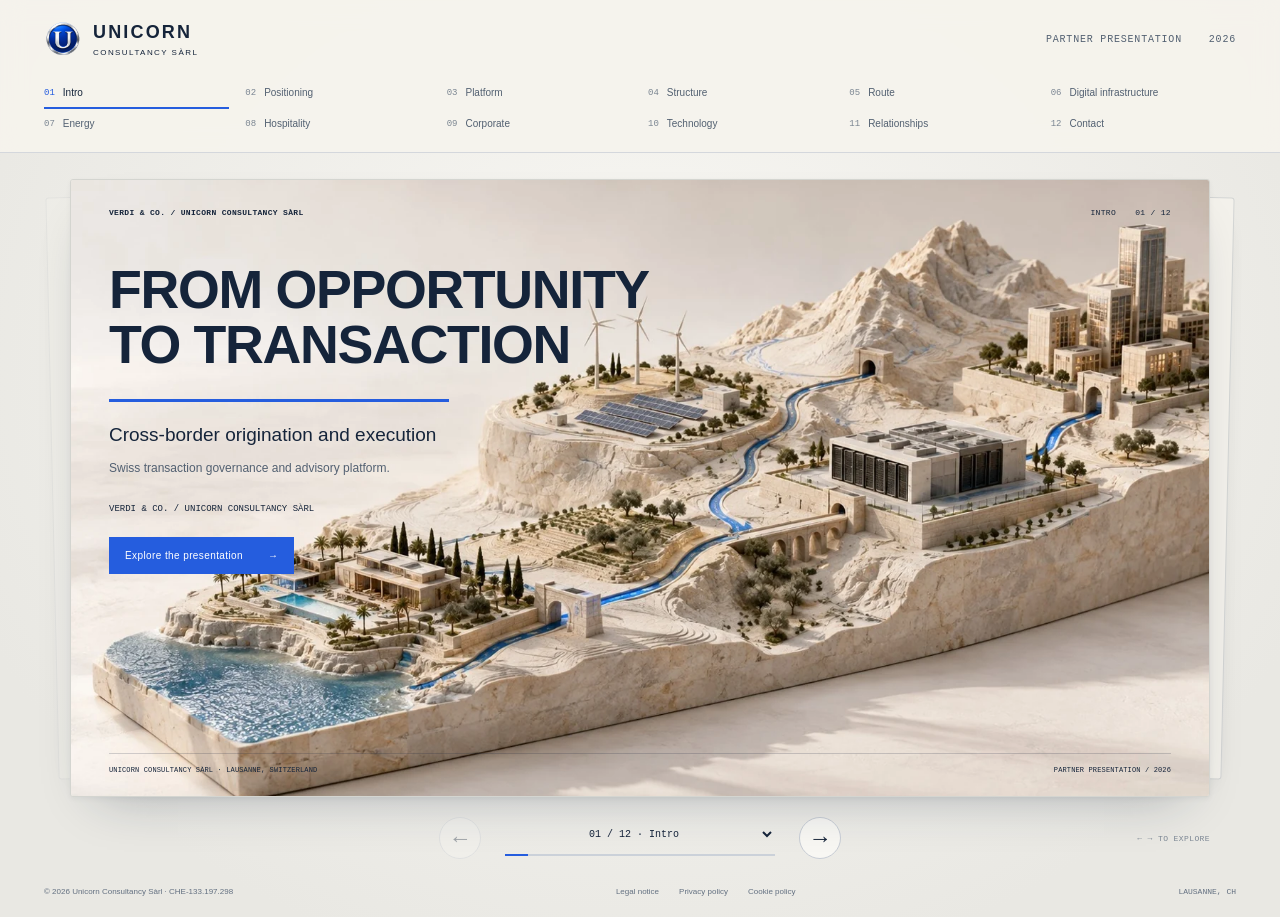
==== commit 830e65d6: "Replace site mark and favicons with approved blue U emblem" ====
--- a/index.html
+++ b/index.html
@@ -1,6 +1,6 @@
 <!doctype html>
-<html lang="en"><head><meta charset="utf-8"><meta name="viewport" content="width=device-width,initial-scale=1"><meta name="description" content="Verdi & Co. / Unicorn Consultancy Sàrl — a twelve-part presentation on cross-border origination, transaction governance and execution."><meta name="theme-color" content="#15243a"><title>Unicorn Consultancy Sàrl — Partner presentation</title><link rel="icon" href="assets/mark.svg" type="image/svg+xml"><link rel="stylesheet" href="styles/main.css"><script src="scripts/main.js" defer></script></head>
-<body class="presentation-page"><a class="skip-link" href="#main">Skip to presentation</a><header class="presentation-header"><div class="header-inner"><a class="brand" href="#slide-01" aria-label="Unicorn Consultancy Sàrl — first slide"><img src="assets/mark.svg" width="34" height="34" alt=""><span>UNICORN<span class="brand-sub">CONSULTANCY SÀRL</span></span></a><span class="header-meta">PARTNER PRESENTATION <b>2026</b></span><button id="menu-toggle" class="menu-toggle" aria-controls="slide-menu" aria-expanded="false">Slides <span aria-hidden="true">☰</span></button></div><nav id="slide-menu" class="slide-menu" aria-label="Presentation sections"><button data-slide="1" aria-current="step"><span>01</span>Intro</button><button data-slide="2" ><span>02</span>Positioning</button><button data-slide="3" ><span>03</span>Platform</button><button data-slide="4" ><span>04</span>Structure</button><button data-slide="5" ><span>05</span>Route</button><button data-slide="6" ><span>06</span>Digital infrastructure</button><button data-slide="7" ><span>07</span>Energy</button><button data-slide="8" ><span>08</span>Hospitality</button><button data-slide="9" ><span>09</span>Corporate</button><button data-slide="10" ><span>10</span>Technology</button><button data-slide="11" ><span>11</span>Relationships</button><button data-slide="12" ><span>12</span>Contact</button></nav></header>
+<html lang="en"><head><meta charset="utf-8"><meta name="viewport" content="width=device-width,initial-scale=1"><meta name="description" content="Verdi & Co. / Unicorn Consultancy Sàrl — a twelve-part presentation on cross-border origination, transaction governance and execution."><meta name="theme-color" content="#15243a"><title>Unicorn Consultancy Sàrl — Partner presentation</title><link rel="icon" href="assets/icons/favicon.ico" sizes="any"><link rel="icon" type="image/png" sizes="32x32" href="assets/icons/favicon-32x32.png"><link rel="icon" type="image/png" sizes="16x16" href="assets/icons/favicon-16x16.png"><link rel="apple-touch-icon" sizes="180x180" href="assets/icons/apple-touch-icon.png"><link rel="stylesheet" href="styles/main.css"><script src="scripts/main.js" defer></script></head>
+<body class="presentation-page"><a class="skip-link" href="#main">Skip to presentation</a><header class="presentation-header"><div class="header-inner"><a class="brand" href="#slide-01" aria-label="Unicorn Consultancy Sàrl — first slide"><img src="assets/brand-u.png" width="34" height="34" alt=""><span>UNICORN<span class="brand-sub">CONSULTANCY SÀRL</span></span></a><span class="header-meta">PARTNER PRESENTATION <b>2026</b></span><button id="menu-toggle" class="menu-toggle" aria-controls="slide-menu" aria-expanded="false">Slides <span aria-hidden="true">☰</span></button></div><nav id="slide-menu" class="slide-menu" aria-label="Presentation sections"><button data-slide="1" aria-current="step"><span>01</span>Intro</button><button data-slide="2" ><span>02</span>Positioning</button><button data-slide="3" ><span>03</span>Platform</button><button data-slide="4" ><span>04</span>Structure</button><button data-slide="5" ><span>05</span>Route</button><button data-slide="6" ><span>06</span>Digital infrastructure</button><button data-slide="7" ><span>07</span>Energy</button><button data-slide="8" ><span>08</span>Hospitality</button><button data-slide="9" ><span>09</span>Corporate</button><button data-slide="10" ><span>10</span>Technology</button><button data-slide="11" ><span>11</span>Relationships</button><button data-slide="12" ><span>12</span>Contact</button></nav></header>
 <main id="main" class="presentation-main"><div class="deck-stage" id="deck-stage" role="region" aria-roledescription="carousel" aria-label="Partner presentation"><span class="sheet-hint hint-left" aria-hidden="true"></span><span class="sheet-hint hint-right" aria-hidden="true"></span><div id="slides" class="slides"><article id="slide-01" class="slide cover" role="group" aria-roledescription="slide" aria-label="1 of 12: Intro" ><div class="slide-meta"><span>VERDI &amp; CO. / UNICORN CONSULTANCY SÀRL</span><span>INTRO <b>01 / 12</b></span></div><div class="slide-content"><div class="cover-copy"><h1 tabindex="-1">FROM OPPORTUNITY<br>TO TRANSACTION</h1><div class="blue-rule" aria-hidden="true"></div><p class="lead">Cross-border origination and execution</p><p class="intro-platform">Swiss transaction governance and advisory platform.</p><p class="cover-identity">VERDI &amp; CO. / UNICORN CONSULTANCY SÀRL</p><button class="start-button" data-slide="2">Explore the presentation <span aria-hidden="true">→</span></button></div><figure class="slide-image cover-art"><img src="assets/deck/hero-terrain.webp" alt="Carved stone terrain linking renewable energy, digital infrastructure and hospitality along a blue route." loading="lazy" decoding="async"></figure></div><div class="sheet-footer"><span>UNICORN CONSULTANCY SÀRL · LAUSANNE, SWITZERLAND</span><span>PARTNER PRESENTATION / 2026</span></div></article>
 <article id="slide-02" class="slide " role="group" aria-roledescription="slide" aria-label="2 of 12: Positioning" hidden><div class="slide-meta"><span>VERDI &amp; CO. / UNICORN CONSULTANCY SÀRL</span><span>POSITIONING <b>02 / 12</b></span></div><div class="slide-content"><div class="position-layout"><div><h1 tabindex="-1">MOST OF THE WORK<br>HAPPENS BEFORE<br>A COUNTERPARTY<br>ENTERS THE ROOM</h1><div class="blue-rule" aria-hidden="true"></div><p class="lead position-copy">We establish the commercial basis, identify the relevant organisations and remain involved as information, structure and negotiating positions evolve.</p><p class="keyword-line">Authority / Positioning / Counterparty fit / Process continuity</p></div><aside class="position-aside"><span class="eyebrow">A TRANSACTION PARTNER</span><p>For opportunities that require judgement before distribution.</p><span class="aside-line" aria-hidden="true"></span></aside></div></div><div class="sheet-footer"><span>UNICORN CONSULTANCY SÀRL · LAUSANNE, SWITZERLAND</span><span>PARTNER PRESENTATION / 2026</span></div></article>
 <article id="slide-03" class="slide " role="group" aria-roledescription="slide" aria-label="3 of 12: Platform" hidden><div class="slide-meta"><span>VERDI &amp; CO. / UNICORN CONSULTANCY SÀRL</span><span>PLATFORM <b>03 / 12</b></span></div><div class="slide-content"><h1 tabindex="-1">PLATFORM AT A GLANCE</h1><div class="blue-rule" aria-hidden="true"></div><p class="lead">Senior-led. International. Commercially focused.</p><div class="metrics"><div><strong>10<span>+</span></strong><h2>Years of experience</h2><p>Cross-border commercial and advisory work</p></div><div><strong>10<span>+</span></strong><h2>Markets</h2><p>Europe, LATAM, the United States and selected MEA and APAC</p></div><div><strong>$250M<span>+</span></strong><h2>Assets under advisory</h2><p>Public Verdi &amp; Co. profile metric; not completed transaction volume</p></div></div><div class="sector-block"><p class="eyebrow">SECTOR FOCUS</p><div class="sectors"><span>Digital infrastructure</span><span>Energy and BESS</span><span>Hospitality and real assets</span><span>Selected corporate transactions</span></div></div><p class="qualification">Experience and project examples reflect the relevant engagement stage.</p></div><div class="sheet-footer"><span>UNICORN CONSULTANCY SÀRL · LAUSANNE, SWITZERLAND</span><span>PARTNER PRESENTATION / 2026</span></div></article>
--- a/styles/main.css
+++ b/styles/main.css
@@ -6,5 +6,8 @@
 @keyframes sheet-enter{from{opacity:.5;transform:translateY(5px)}to{opacity:1;transform:translateY(0)}}
 @media(min-width:1600px){.presentation-main{padding-top:35px}.slide{height:740px;min-height:640px}.slide-content{padding-top:36px}.slide h1{font-size:50px}.cover h1{font-size:60px}}
 @media(max-width:1100px){.presentation-main{padding:22px 42px 0}.header-inner{padding:18px 30px}.slide-menu{padding:0 30px 12px;gap:0 10px}.slide-menu button{font-size:9px}.slide{padding:24px 28px 20px;min-height:540px;height:auto}.slide-content{padding-top:28px}.cover{height:600px}.cover h1{font-size:48px}.cover-copy{max-width:650px}.split{gap:25px}.position-layout{gap:30px}.position-layout h1{font-size:39px}.position-aside p{font-size:26px}.structure-panel{padding:20px}.structure-panel h2{font-size:20px}.case .case-metric{font-size:32px}.relationship-grid{gap:16px}.slide-meta{font-size:7px}.presentation-footer{padding-left:30px;padding-right:30px}.contact-layout h1{font-size:38px}}
-@media(max-width:700px){.header-inner{padding:16px 20px}.brand{font-size:15px;gap:9px}.brand img{width:29px;height:29px}.brand-sub{font-size:7px}.header-meta{display:none}.menu-toggle{display:block}.slide-menu{display:none;padding:0 20px 16px;grid-template-columns:repeat(2,minmax(0,1fr));gap:0 14px;max-height:65svh;overflow:auto}.slide-menu.is-open{display:grid}.slide-menu button{font-size:11px;padding:12px 0;white-space:normal}.presentation-main{padding:20px 20px 0}.slide{padding:22px 22px 18px;height:auto;min-height:560px;overflow:visible}.sheet-hint{width:25px;top:12px;bottom:12px}.hint-left{left:-7px}.hint-right{right:-7px}.slide-meta{font-size:7px;line-height:1.7;display:block}.slide-meta>span:first-child{display:none}.slide-meta b{margin-left:12px}.slide-content{padding:26px 0 25px}.slide h1{font-size:clamp(29px,8.3vw,39px);letter-spacing:-.04em;line-height:1.05}.slide .lead{font-size:14px}.blue-rule{margin:17px 0;width:60px}.sheet-footer{font-size:6px;line-height:1.8;display:block}.sheet-footer span{display:block}.sheet-footer span:last-child{display:none}.cover{min-height:620px}.cover .slide-content{padding-top:30px}.cover-copy{max-width:none}.cover h1{font-size:clamp(28px,7.7vw,39px)}.cover .lead{font-size:15px}.cover .blue-rule{width:180px;margin-top:20px}.cover-art{position:relative;inset:auto;margin:26px -22px -4px;height:230px;width:calc(100% + 44px)}.cover-art img{height:230px;object-fit:cover;object-position:65% center}.cover .cover-identity{font-size:8px;line-height:1.7;max-width:220px;margin-top:17px}.cover .intro-platform{font-size:12px}.cover .sheet-footer{margin-top:auto}.position-layout,.split,.contact-layout{display:flex;flex-direction:column;align-items:stretch;gap:24px;height:auto}.position-layout h1{font-size:clamp(29px,8.3vw,39px)}.position-aside{padding:18px 0 18px 20px;margin-top:4px}.position-aside p{font-size:23px;max-width:270px}.keyword-line{margin-top:24px!important;font-size:9px!important;line-height:1.8!important}.metrics{grid-template-columns:1fr;gap:25px;margin:26px 0}.metrics>div{display:grid;grid-template-columns:115px 1fr;gap:0 12px;padding-top:18px}.metrics strong{grid-row:1/3;font-size:43px;margin:0;align-self:center}.metrics h2{font-size:11px;margin-bottom:3px;align-self:end}.metrics p{font-size:11px;margin-top:5px}.metrics>div:last-child{display:block}.metrics>div:last-child strong{font-size:51px;margin-bottom:15px}.sectors{grid-template-columns:1fr 1fr;gap:18px}.sectors span{font-size:10px;padding:12px 0}.slide .qualification{font-size:10px;margin-top:20px}.structure-grid,.energy-grid{grid-template-columns:1fr;gap:18px;margin-top:24px}.structure-panel{padding:20px}.structure-panel h2{font-size:21px;overflow-wrap:anywhere}.structure-panel .person{margin-bottom:18px}.structure-panel ul{font-size:12px}.slide-image img,.split .slide-image img{height:auto;max-height:none;object-fit:contain;width:100%}.slide-image{margin:0 -10px}.route-art{margin-top:0}.numbered-list li{margin-bottom:19px}.numbered-list h2{font-size:14px}.numbered-list p{font-size:12px}.case{margin-top:26px}.case .case-metric{font-size:35px}.case .case-detail{font-size:14px}.case p{font-size:12px}.energy-grid .case{padding:22px}.energy-grid .case-metric{font-size:47px;margin:18px 0}.energy-grid .case-detail{font-size:16px}.technology-layout{flex-direction:column-reverse}.technology-layout h1{font-size:clamp(28px,7.5vw,36px)}.technology-list p{font-size:12px}.technology-layout .slide-image img{max-height:none}.relationship-grid{grid-template-columns:1fr 1fr;gap:10px 20px;margin-top:25px}.relationship-grid section{padding:18px 0}.stage-number{font-size:20px;margin-bottom:17px}.relationship-grid h2{font-size:13px}.relationship-grid p{font-size:11px}.relationship-principles{grid-template-columns:1fr;gap:12px;margin-top:14px}.relationship-principles span{font-size:10px}.contact-layout h1{font-size:34px}.contacts{gap:25px}.contacts h2{font-size:14px}.contacts p{font-size:12px}.contacts a{font-size:12px}.contact-layout address{font-size:10px}.contact-layout .slide-image{margin-top:0}.disclaimer{margin-top:18px}.disclaimer summary{font-size:10px}.disclaimer p{font-size:10px;line-height:1.7}.deck-controls{gap:16px;padding:17px 0}.arrow-button{width:42px;height:42px;flex-shrink:0}.progress-control{max-width:220px;min-width:0;flex:1}.progress-control select{font-size:9px;padding:8px 2px}.keyboard-hint{display:none}.presentation-footer{padding:4px 20px 22px;display:flex;flex-wrap:wrap;justify-content:center;font-size:8px;text-align:center;gap:14px}.presentation-footer>span:last-child{display:none}.presentation-footer nav{gap:20px}.wrap{padding-left:24px;padding-right:24px}.site-header{padding-top:25px}.legal-main{padding-top:35px}.legal-main h1{font-size:38px;overflow-wrap:anywhere}.footer-bottom{display:block}.footer-bottom nav{margin:18px 0;gap:18px;flex-wrap:wrap}.footer-bottom>span:last-child{display:none}}
-@media(prefers-reduced-motion:reduce){html{scroll-behavior:auto}.slide.is-entering{animation:none}.progress-track span,.arrow-button{transition:none}}+@media(max-width:700px){.header-inner{padding:16px 20px}.brand{font-size:15px;gap:9px}.brand img{width:29px;height:29px}.brand-sub{font-size:7px}.header-meta{display:none}.menu-toggle{display:block}.slide-menu{display:none;padding:0 20px 16px;grid-template-columns:repeat(2,minmax(0,1fr));gap:0 14px;max-height:65svh;overflow:auto}.slide-menu.is-open{display:grid}.slide-menu button{font-size:11px;padding:12px 0;white-space:normal}.presentation-main{padding:20px 20px 0}.slide{padding:22px 22px 18px;height:auto;min-height:560px;overflow:visible}.sheet-hint{width:25px;top:12px;bottom:12px}.hint-left{left:-7px}.hint-right{right:-7px}.slide-meta{font-size:7px;line-height:1.7;display:block}.slide-meta>span:first-child{display:none}.slide-meta b{margin-left:12px}.slide-content{padding:26px 0 25px}.slide h1{font-size:clamp(29px,8.3vw,39px);letter-spacing:-.04em;line-height:1.05}.slide .lead{font-size:14px}.blue-rule{margin:17px 0;width:60px}.sheet-footer{font-size:6px;line-height:1.8;display:block}.sheet-footer span{display:block}.sheet-footer span:last-child{display:none}.cover{min-height:620px}.cover .slide-content{position:relative;padding-top:30px}.cover-copy{max-width:none}.cover h1{font-size:clamp(28px,7.7vw,39px)}.cover .lead{font-size:15px}.cover .blue-rule{width:180px;margin-top:20px}.cover .cover-art{position:relative;inset:auto;margin:26px -22px -4px;height:230px;width:calc(100% + 44px)}.cover-art img{height:230px;object-fit:cover;object-position:65% center}.cover .cover-identity{font-size:8px;line-height:1.7;max-width:220px;margin-top:17px}.cover .intro-platform{font-size:12px}.cover .sheet-footer{margin-top:auto}.position-layout,.split,.contact-layout{display:flex;flex-direction:column;align-items:stretch;gap:24px;height:auto}.position-layout h1{font-size:clamp(29px,8.3vw,39px)}.position-aside{padding:18px 0 18px 20px;margin-top:4px}.position-aside p{font-size:23px;max-width:270px}.keyword-line{margin-top:24px!important;font-size:9px!important;line-height:1.8!important}.metrics{grid-template-columns:1fr;gap:25px;margin:26px 0}.metrics>div{display:grid;grid-template-columns:115px 1fr;gap:0 12px;padding-top:18px}.metrics strong{grid-row:1/3;font-size:43px;margin:0;align-self:center}.metrics h2{font-size:11px;margin-bottom:3px;align-self:end}.metrics p{font-size:11px;margin-top:5px}.metrics>div:last-child{display:block}.metrics>div:last-child strong{font-size:51px;margin-bottom:15px}.sectors{grid-template-columns:1fr 1fr;gap:18px}.sectors span{font-size:10px;padding:12px 0}.slide .qualification{font-size:10px;margin-top:20px}.structure-grid,.energy-grid{grid-template-columns:1fr;gap:18px;margin-top:24px}.structure-panel{padding:20px}.structure-panel h2{font-size:21px;overflow-wrap:anywhere}.structure-panel .person{margin-bottom:18px}.structure-panel ul{font-size:12px}.slide-image img,.split .slide-image img{height:auto;max-height:none;object-fit:contain;width:100%}.slide-image{margin:0 -10px}.route-art{margin-top:0}.numbered-list li{margin-bottom:19px}.numbered-list h2{font-size:14px}.numbered-list p{font-size:12px}.case{margin-top:26px}.case .case-metric{font-size:35px}.case .case-detail{font-size:14px}.case p{font-size:12px}.energy-grid .case{padding:22px}.energy-grid .case-metric{font-size:47px;margin:18px 0}.energy-grid .case-detail{font-size:16px}.technology-layout{flex-direction:column-reverse}.technology-layout h1{font-size:clamp(28px,7.5vw,36px)}.technology-list p{font-size:12px}.technology-layout .slide-image img{max-height:none}.relationship-grid{grid-template-columns:1fr 1fr;gap:10px 20px;margin-top:25px}.relationship-grid section{padding:18px 0}.stage-number{font-size:20px;margin-bottom:17px}.relationship-grid h2{font-size:13px}.relationship-grid p{font-size:11px}.relationship-principles{grid-template-columns:1fr;gap:12px;margin-top:14px}.relationship-principles span{font-size:10px}.contact-layout h1{font-size:34px}.contacts{gap:25px}.contacts h2{font-size:14px}.contacts p{font-size:12px}.contacts a{font-size:12px}.contact-layout address{font-size:10px}.contact-layout .slide-image{margin-top:0}.disclaimer{margin-top:18px}.disclaimer summary{font-size:10px}.disclaimer p{font-size:10px;line-height:1.7}.deck-controls{gap:16px;padding:17px 0}.arrow-button{width:42px;height:42px;flex-shrink:0}.progress-control{max-width:220px;min-width:0;flex:1}.progress-control select{font-size:9px;padding:8px 2px}.keyboard-hint{display:none}.presentation-footer{padding:4px 20px 22px;display:flex;flex-wrap:wrap;justify-content:center;font-size:8px;text-align:center;gap:14px}.presentation-footer>span:last-child{display:none}.presentation-footer nav{gap:20px}.wrap{padding-left:24px;padding-right:24px}.site-header{padding-top:25px}.legal-main{padding-top:35px}.legal-main h1{font-size:38px;overflow-wrap:anywhere}.footer-bottom{display:block}.footer-bottom nav{margin:18px 0;gap:18px;flex-wrap:wrap}.footer-bottom>span:last-child{display:none}}
+@media(prefers-reduced-motion:reduce){html{scroll-behavior:auto}.slide.is-entering{animation:none}.progress-track span,.arrow-button{transition:none}}
+/* Approved U emblem: transparent artwork, without a containing tile. */
+.brand img{width:38px;height:38px;object-fit:contain;display:block;flex-shrink:0;background:transparent;border:0;border-radius:0;box-shadow:none}
+@media(max-width:700px){.brand img{width:32px;height:32px}}
